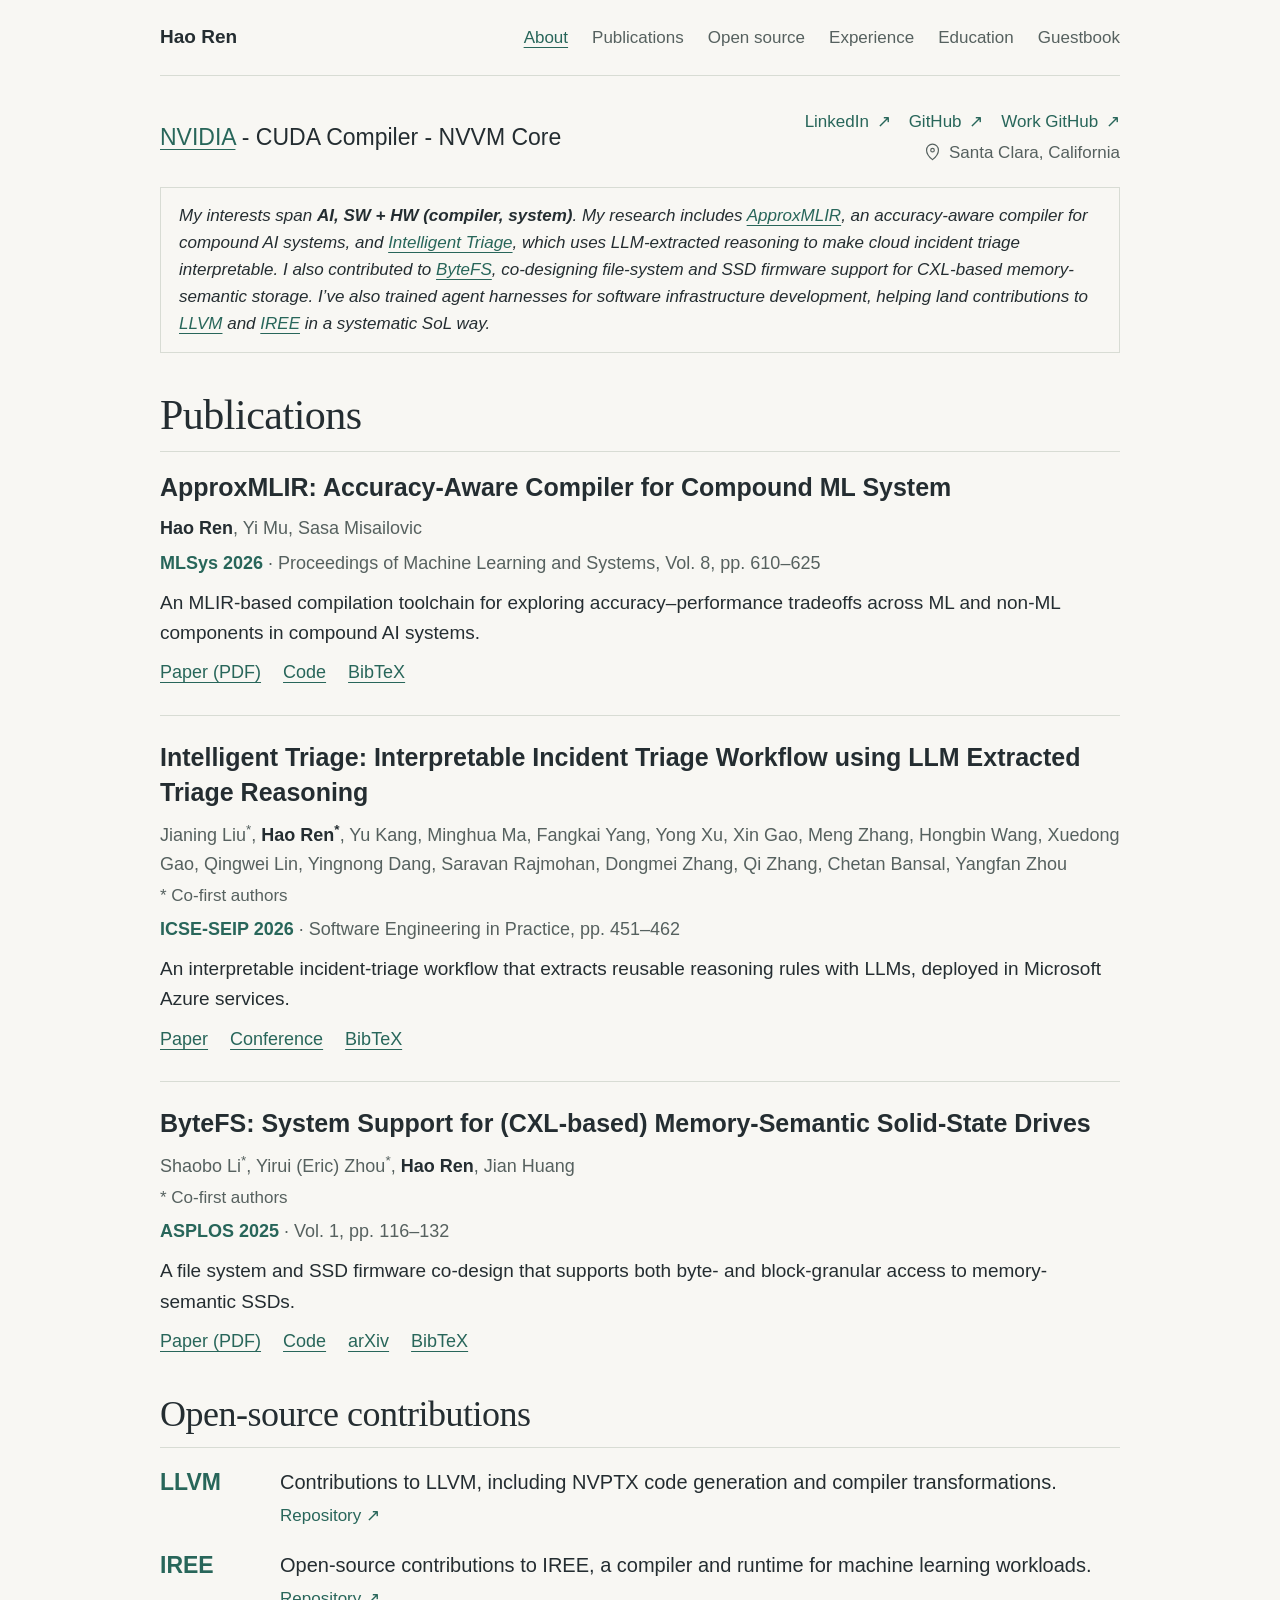
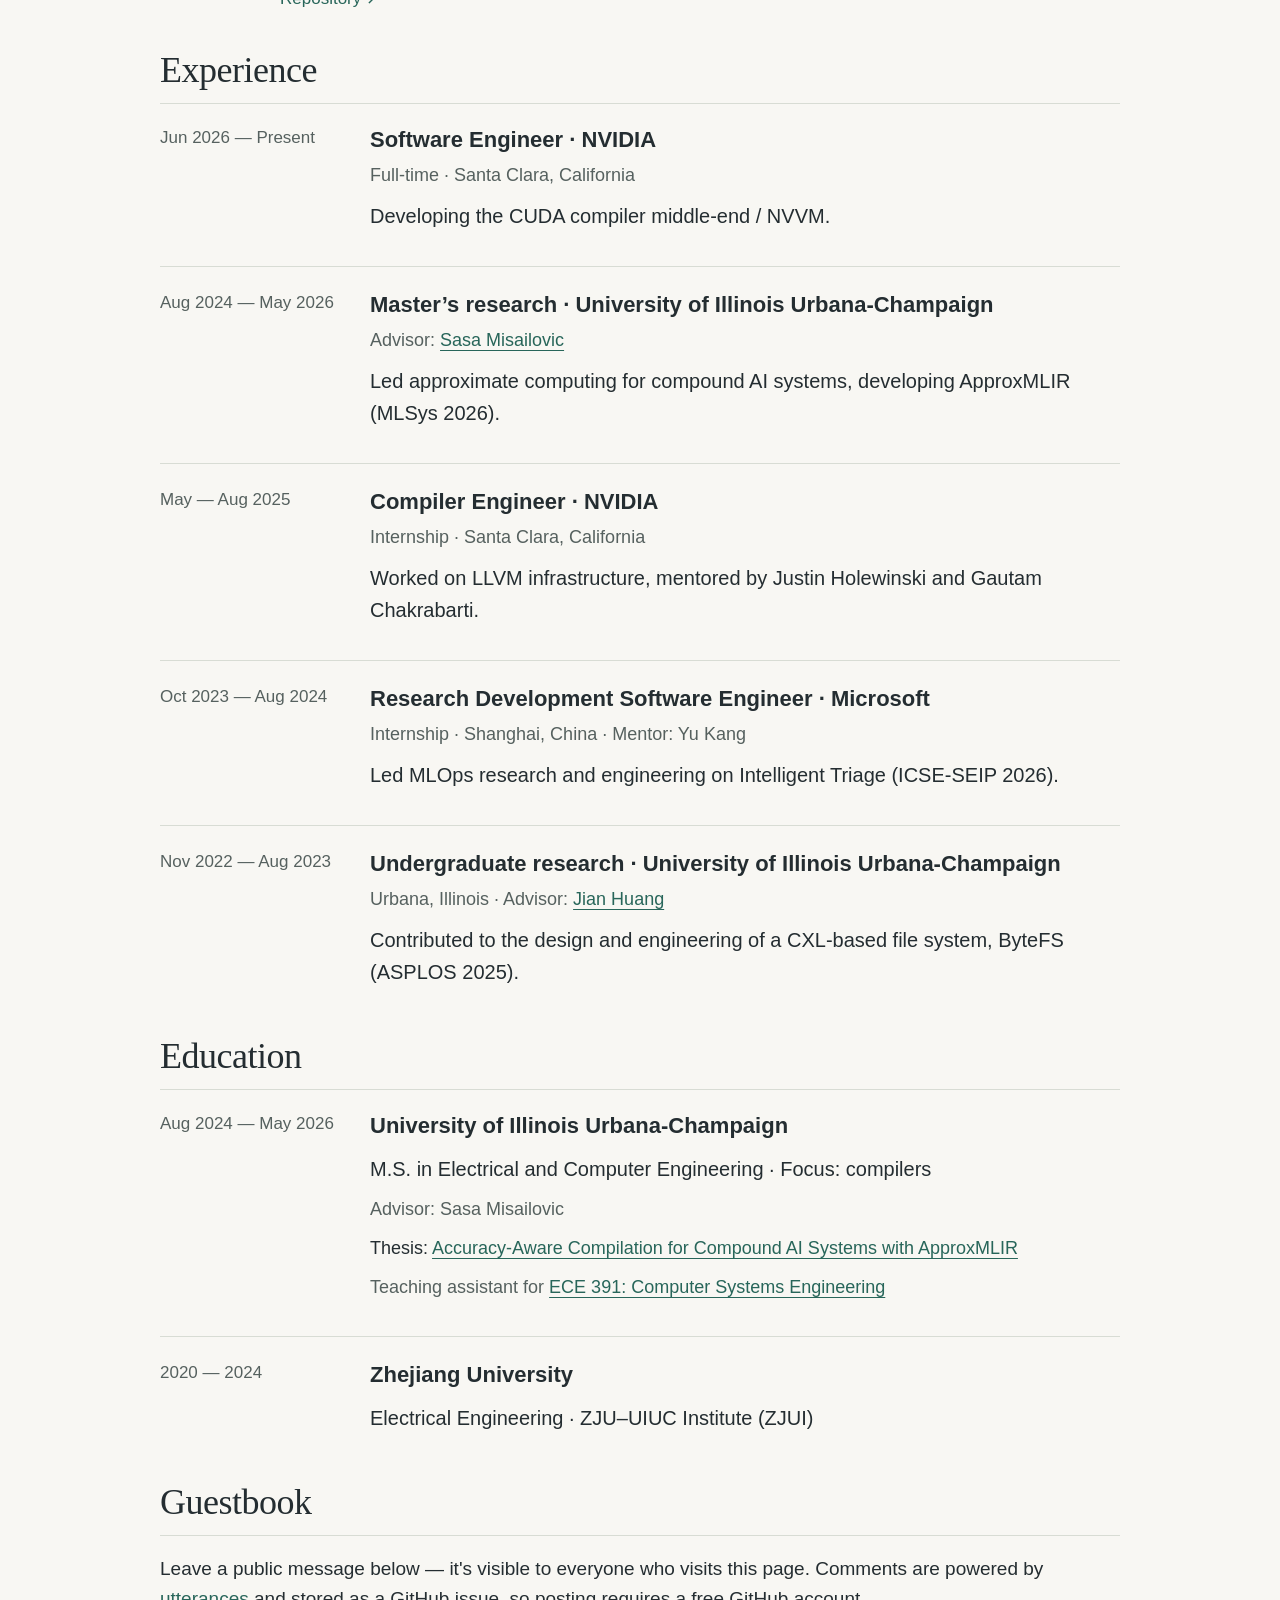
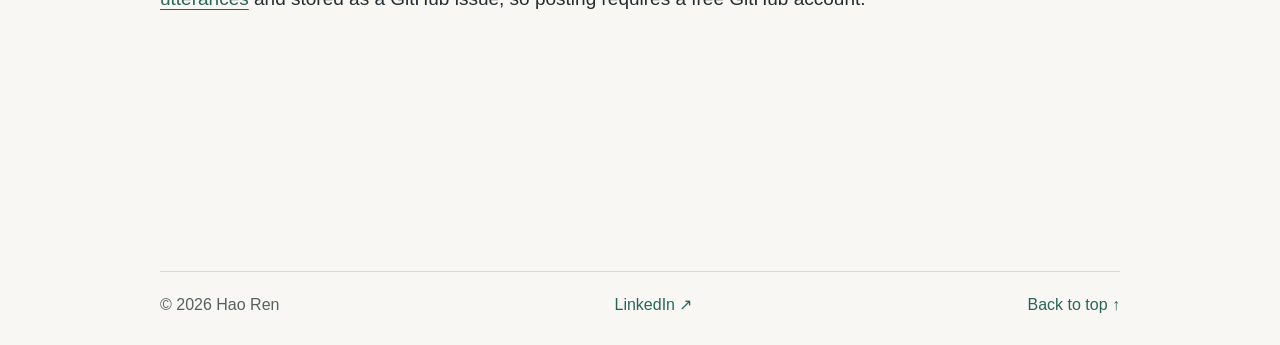
==== index.html @ 36237dba "Add public guestbook tab powered by utterances New "Guestbook" nav item and section embed a GitHub-i" ====
<!doctype html>
<html lang="en">
<head>
  <meta charset="utf-8">
  <meta name="viewport" content="width=device-width, initial-scale=1">
  <meta name="theme-color" content="#f8f7f3">
  <meta name="description" content="Hao Ren is a compiler engineer at NVIDIA working on NVVM and the CUDA compiler middle-end, with open-source contributions to LLVM and IREE.">
  <meta property="og:type" content="website">
  <meta property="og:title" content="Hao Ren · AI, SW + HW">
  <meta property="og:description" content="AI, software, and hardware — compilers and systems. Compiler engineer at NVIDIA in Santa Clara.">
  <meta property="og:url" content="https://smart-moomoo.github.io/">
  <title>Hao Ren · AI, SW + HW</title>
  <link rel="canonical" href="https://smart-moomoo.github.io/">
  <link rel="stylesheet" href="./styles.css">
</head>
<body>
  <a class="skip-link" href="#main">Skip to content</a>
  <div class="page">
    <header class="site-header">
      <a class="wordmark" id="name" href="#about" aria-label="Hao Ren, home">Hao Ren</a>
      <nav aria-label="Main navigation">
        <a href="#about">About</a>
        <a href="#publications">Publications</a>
        <a href="#open-source">Open source</a>
        <a href="#experience">Experience</a>
        <a href="#education">Education</a>
        <a href="#guestbook">Guestbook</a>
      </nav>
    </header>

    <main id="main">
      <section class="hero" id="about" aria-labelledby="name">
        <div class="hero-copy">
          <div class="profile-heading">
            <p class="role"><a href="https://www.nvidia.com/">NVIDIA</a> - CUDA Compiler - NVVM Core</p>
            <div class="profile-details">
              <div class="profile-links" aria-label="Online profiles">
                <a href="https://www.linkedin.com/in/hao-ren-b7b216244/">LinkedIn <span aria-hidden="true">↗</span></a>
                <a href="https://github.com/smart-moomoo">GitHub <span aria-hidden="true">↗</span></a>
                <a href="https://github.com/nvidia-moomoo">Work GitHub <span aria-hidden="true">↗</span></a>
              </div>
              <p class="location"><svg aria-hidden="true" width="14" height="16" viewBox="0 0 14 16" fill="none"><path d="M12 6c0 4-5 8-5 8S2 10 2 6a5 5 0 0 1 10 0Z" stroke="currentColor"/><circle cx="7" cy="6" r="1.5" stroke="currentColor"/></svg> Santa Clara, California</p>
            </div>
          </div>
          <p class="intro">My interests span <strong>AI, SW + HW (compiler, system)</strong>. My research includes <a href="#approxmlir-title">ApproxMLIR</a>, an accuracy-aware compiler for compound AI systems, and <a href="#triage-title">Intelligent Triage</a>, which uses LLM-extracted reasoning to make cloud incident triage interpretable. I also contributed to <a href="#bytefs-title">ByteFS</a>, co-designing file-system and SSD firmware support for CXL-based memory-semantic storage. I’ve also trained agent harnesses for software infrastructure development, helping land contributions to <a href="https://github.com/llvm/llvm-project">LLVM</a> and <a href="https://github.com/iree-org/iree">IREE</a> in a systematic SoL way.</p>
        </div>
      </section>

      <section class="content-section" id="publications" aria-labelledby="publications-title">
        <div class="section-heading"><h2 id="publications-title">Publications</h2></div>
        <ol class="publication-list">
          <li>
            <article aria-labelledby="approxmlir-title">
              <h3 id="approxmlir-title"><a href="https://proceedings.mlsys.org/paper_files/paper/2026/hash/bbd3e0e9913824bbc46e7e87b11461ae-Abstract-Conference.html">ApproxMLIR: Accuracy-Aware Compiler for Compound ML System</a></h3>
              <p class="publication-authors"><strong>Hao Ren</strong>, Yi Mu, Sasa Misailovic</p>
              <p class="publication-venue"><strong>MLSys 2026</strong> · Proceedings of Machine Learning and Systems, Vol. 8, pp. 610–625</p>
              <p class="publication-summary">An MLIR-based compilation toolchain for exploring accuracy–performance tradeoffs across ML and non-ML components in compound AI systems.</p>
              <div class="publication-links" aria-label="ApproxMLIR resources">
                <a href="https://proceedings.mlsys.org/paper_files/paper/2026/file/bbd3e0e9913824bbc46e7e87b11461ae-Paper-Conference.pdf">Paper (PDF)</a>
                <a href="https://github.com/uiuc-arc/approxMLIR">Code</a>
                <a href="./citations/approxmlir.bib" download>BibTeX</a>
              </div>
            </article>
          </li>
          <li>
            <article aria-labelledby="triage-title">
              <h3 id="triage-title"><a href="https://doi.org/10.1145/3786583.3786887">Intelligent Triage: Interpretable Incident Triage Workflow using LLM Extracted Triage Reasoning</a></h3>
              <p class="publication-authors">Jianing Liu<sup>*</sup>, <strong>Hao Ren<sup>*</sup></strong>, Yu Kang, Minghua Ma, Fangkai Yang, Yong Xu, Xin Gao, Meng Zhang, Hongbin Wang, Xuedong Gao, Qingwei Lin, Yingnong Dang, Saravan Rajmohan, Dongmei Zhang, Qi Zhang, Chetan Bansal, Yangfan Zhou</p>
              <p class="publication-note">* Co-first authors</p>
              <p class="publication-venue"><strong>ICSE-SEIP 2026</strong> · Software Engineering in Practice, pp. 451–462</p>
              <p class="publication-summary">An interpretable incident-triage workflow that extracts reusable reasoning rules with LLMs, deployed in Microsoft Azure services.</p>
              <div class="publication-links" aria-label="Intelligent Triage resources">
                <a href="https://doi.org/10.1145/3786583.3786887">Paper</a>
                <a href="https://conf.researchr.org/details/icse-2026/icse-2026-software-engineering-in-practice/34/Intelligent-Triage-Interpretable-Incident-Triage-Workflow-using-LLM-Extracted-Triage">Conference</a>
                <a href="./citations/intelligent-triage.bib" download>BibTeX</a>
              </div>
            </article>
          </li>
          <li>
            <article aria-labelledby="bytefs-title">
              <h3 id="bytefs-title"><a href="https://doi.org/10.1145/3669940.3707250">ByteFS: System Support for (CXL-based) Memory-Semantic Solid-State Drives</a></h3>
              <p class="publication-authors">Shaobo Li<sup>*</sup>, Yirui (Eric) Zhou<sup>*</sup>, <strong>Hao Ren</strong>, Jian Huang</p>
              <p class="publication-note">* Co-first authors</p>
              <p class="publication-venue"><strong>ASPLOS 2025</strong> · Vol. 1, pp. 116–132</p>
              <p class="publication-summary">A file system and SSD firmware co-design that supports both byte- and block-granular access to memory-semantic SSDs.</p>
              <div class="publication-links" aria-label="ByteFS resources">
                <a href="https://platformxlab.github.io/papers/bytefs-asplos25.pdf">Paper (PDF)</a>
                <a href="https://github.com/platformxlab/bytefs">Code</a>
                <a href="https://arxiv.org/abs/2501.04993">arXiv</a>
                <a href="./citations/bytefs.bib" download>BibTeX</a>
              </div>
            </article>
          </li>
        </ol>
      </section>

      <section class="content-section" id="open-source" aria-labelledby="opensource-title">
        <div class="section-heading"><h2 id="opensource-title">Open-source contributions</h2></div>
        <div class="project-grid">
          <article class="project"><h3><a href="https://github.com/llvm/llvm-project">LLVM</a></h3><p>Contributions to LLVM, including NVPTX code generation and compiler transformations.</p><div class="project-footer"><a href="https://github.com/llvm/llvm-project">Repository <span aria-hidden="true">↗</span></a></div></article>
          <article class="project"><h3><a href="https://github.com/iree-org/iree">IREE</a></h3><p>Open-source contributions to IREE, a compiler and runtime for machine learning workloads.</p><div class="project-footer"><a href="https://github.com/iree-org/iree">Repository <span aria-hidden="true">↗</span></a></div></article>
        </div>
      </section>

      <section class="content-section" id="experience" aria-labelledby="experience-title">
        <div class="section-heading"><h2 id="experience-title">Experience</h2></div>
        <div class="timeline-row">
          <div class="time-label">Jun 2026 — Present</div>
          <div class="timeline-content">
            <h3>Software Engineer · NVIDIA</h3>
            <p class="item-meta">Full-time · Santa Clara, California</p>
            <p>Developing the CUDA compiler middle-end / NVVM.</p>
          </div>
        </div>
        <div class="timeline-row">
          <div class="time-label">Aug 2024 — May 2026</div>
          <div class="timeline-content">
            <h3>Master’s research · University of Illinois Urbana-Champaign</h3>
            <p class="item-meta">Advisor: <a href="https://misailo.cs.illinois.edu/">Sasa Misailovic</a></p>
            <p>Led approximate computing for compound AI systems, developing ApproxMLIR (MLSys 2026).</p>
          </div>
        </div>
        <div class="timeline-row">
          <div class="time-label">May — Aug 2025</div>
          <div class="timeline-content">
            <h3>Compiler Engineer · NVIDIA</h3>
            <p class="item-meta">Internship · Santa Clara, California</p>
            <p>Worked on LLVM infrastructure, mentored by Justin Holewinski and Gautam Chakrabarti.</p>
          </div>
        </div>
        <div class="timeline-row">
          <div class="time-label">Oct 2023 — Aug 2024</div>
          <div class="timeline-content">
            <h3>Research Development Software Engineer · Microsoft</h3>
            <p class="item-meta">Internship · Shanghai, China · Mentor: Yu Kang</p>
            <p>Led MLOps research and engineering on Intelligent Triage (ICSE-SEIP 2026).</p>
          </div>
        </div>
        <div class="timeline-row">
          <div class="time-label">Nov 2022 — Aug 2023</div>
          <div class="timeline-content">
            <h3>Undergraduate research · University of Illinois Urbana-Champaign</h3>
            <p class="item-meta">Urbana, Illinois · Advisor: <a href="https://platformxlab.github.io/">Jian Huang</a></p>
            <p>Contributed to the design and engineering of a CXL-based file system, ByteFS (ASPLOS 2025).</p>
          </div>
        </div>
      </section>

      <section class="content-section" id="education" aria-labelledby="education-title">
        <div class="section-heading"><h2 id="education-title">Education</h2></div>
        <div class="timeline-row">
          <div class="time-label">Aug 2024 — May 2026</div>
          <div class="timeline-content">
            <h3>University of Illinois Urbana-Champaign</h3>
            <p>M.S. in Electrical and Computer Engineering · Focus: compilers</p>
            <p class="item-meta">Advisor: Sasa Misailovic</p>
            <p class="thesis">Thesis: <a href="https://misailo.cs.illinois.edu/papers/hao-ren-thesis.pdf">Accuracy-Aware Compilation for Compound AI Systems with ApproxMLIR</a></p>
            <p class="item-meta">Teaching assistant for <a href="https://courses.grainger.illinois.edu/ece391/fa2024/overview.html">ECE 391: Computer Systems Engineering</a></p>
          </div>
        </div>
        <div class="timeline-row">
          <div class="time-label">2020 — 2024</div>
          <div class="timeline-content">
            <h3>Zhejiang University</h3>
            <p>Electrical Engineering · ZJU–UIUC Institute (ZJUI)</p>
          </div>
        </div>
      </section>

      <section class="content-section" id="guestbook" aria-labelledby="guestbook-title">
        <div class="section-heading"><h2 id="guestbook-title">Guestbook</h2></div>
        <p class="guestbook-intro">Leave a public message below — it's visible to everyone who visits this page. Comments are powered by <a href="https://github.com/utterance/utterances">utterances</a> and stored as a GitHub issue, so posting requires a free GitHub account.</p>
        <div class="guestbook-embed">
          <script src="https://utteranc.es/client.js"
                  repo="smart-moomoo/smart-moomoo.github.io"
                  issue-term="guestbook"
                  label="guestbook"
                  theme="github-light"
                  crossorigin="anonymous"
                  async>
          </script>
        </div>
      </section>
    </main>
    <footer><span>© <span id="year">2026</span> Hao Ren</span><a href="https://www.linkedin.com/in/hao-ren-b7b216244/">LinkedIn ↗</a><a href="#about">Back to top <span aria-hidden="true">↑</span></a></footer>
  </div>
  <script src="./script.js" defer></script>
</body>
</html>
---- styles.css ----
@charset "UTF-8";

:root {
  color-scheme: light;
  --paper: #f8f7f3;
  --ink: #242d31;
  --muted: #56615f;
  --accent: #28665a;
  --line: #d8dcd4;
  --serif: Georgia, "Times New Roman", serif;
  --sans: -apple-system, BlinkMacSystemFont, "Segoe UI", sans-serif;
}

* { box-sizing: border-box; }
html { scroll-behavior: smooth; scroll-padding-top: 24px; }
body {
  margin: 0;
  background: var(--paper);
  color: var(--ink);
  font-family: var(--sans);
  font-size: 20px;
  line-height: 1.6;
  -webkit-font-smoothing: antialiased;
}
::selection { background: #d4e5db; color: #183f36; }
a { color: var(--accent); text-decoration-thickness: 1px; text-underline-offset: 4px; }
a:hover { text-decoration: underline; }
a:focus-visible { outline: 2px solid var(--accent); outline-offset: 5px; border-radius: 2px; }
.page { max-width: 1040px; margin: auto; padding: 0 40px; }
.skip-link { position: absolute; left: 20px; top: -100px; padding: 8px 15px; background: var(--ink); color: white; z-index: 10; }
.skip-link:focus { top: 12px; }

.site-header { display: flex; justify-content: space-between; align-items: center; flex-wrap: wrap; gap: 16px 28px; padding: 20px 0; border-bottom: 1px solid var(--line); }
.wordmark { display: flex; gap: 12px; align-items: center; color: var(--ink); text-decoration: none; font-weight: 600; font-size: 19px; }
nav { display: flex; flex-wrap: wrap; gap: 8px 24px; font-size: 17px; }
nav a { color: var(--muted); text-decoration: none; padding: 4px 0; }
nav a[aria-current="location"] { color: var(--accent); text-decoration: underline; }

.hero { padding: 32px 0 0; }
.research-tag { font-size: 21px; color: var(--accent); margin: 0 0 10px; }
h1 { font: 400 68px/1.1 var(--serif); letter-spacing: -2px; margin: 0 0 12px; }
.name-period { color: var(--accent); }
.profile-heading { display: flex; flex-wrap: wrap; justify-content: space-between; align-items: center; gap: 12px 24px; margin-bottom: 20px; }
.role { flex: 1 1 440px; font-size: 23px; margin: 0; }
.profile-details { display: grid; gap: 4px; }
.intro {
  margin: 0 0 12px;
  padding: 14px 18px;
  border: 1px solid var(--line);
  font-size: 17px;
  font-style: italic;
  line-height: 1.6;
}
.profile-links { display: flex; gap: 8px 18px; flex-wrap: wrap; margin: 0; font-size: 17px; }
.profile-links a { text-decoration: none; }
.profile-links a:hover { text-decoration: underline; }
.profile-links span { margin-left: 3px; }
.location { display: flex; justify-content: flex-end; align-items: center; gap: 8px; color: var(--muted); font-size: 17px; margin: 0; }
.location svg { width: 17px; height: 19px; flex-shrink: 0; }

.content-section { margin-top: 36px; }
.section-heading { border-bottom: 1px solid var(--line); padding-bottom: 10px; margin-bottom: 18px; }
h2 { font: 400 36px/1.25 var(--serif); letter-spacing: -.5px; margin: 0; }
#publications h2 { font-size: 42px; }
.publication-list { margin: 0; padding: 0; list-style: none; }
.publication-list li + li { margin-top: 28px; padding-top: 24px; border-top: 1px solid var(--line); }
.publication-list h3 { font-size: 25px; line-height: 1.4; font-weight: 600; margin: 0; }
.publication-list h3 a { color: var(--ink); text-decoration: none; }
.publication-list h3 a:hover { color: var(--accent); text-decoration: underline; }
.publication-authors { font-size: 18px; color: var(--muted); margin: 9px 0 0; }
.publication-authors strong { color: var(--ink); }
.publication-note { font-size: 17px; color: var(--muted); margin: 3px 0 0; }
.publication-authors sup { font-size: .75em; }
.publication-venue { font-size: 18px; color: var(--muted); margin: 6px 0 0; }
.publication-venue strong { color: var(--accent); }
.publication-summary { font-size: 19px; margin: 10px 0 0; }
.publication-links { display: flex; flex-wrap: wrap; gap: 8px 22px; font-size: 18px; margin-top: 10px; }

.project-grid { display: grid; gap: 20px; }
.project { display: grid; grid-template-columns: 100px minmax(0, 1fr); gap: 4px 20px; }
.project h3 { grid-row: 1 / 3; font-size: 23px; line-height: 1.45; margin: 0; }
.project h3 a { text-decoration: none; }
.project p { font-size: 20px; margin: 0; }
.project-footer { grid-column: 2; font-size: 17px; }
.project-footer a { text-decoration: none; }

.timeline-row { display: grid; grid-template-columns: 190px minmax(0, 1fr); gap: 20px; }
.timeline-row + .timeline-row { margin-top: 24px; padding-top: 20px; border-top: 1px solid var(--line); }
.time-label { color: var(--muted); font-size: 17px; padding-top: 2px; display: flex; gap: 8px; align-items: baseline; }
.status-dot { display: inline-block; width: 7px; height: 7px; border-radius: 50%; background: var(--accent); flex-shrink: 0; }
.timeline-content h3 { font-size: 22px; font-weight: 600; margin: 0 0 4px; }
.at { font-weight: 400; }
.timeline-content p { margin: 10px 0; }
.timeline-content .item-meta { color: var(--muted); font-size: 18px; margin: 0 0 10px; }
.timeline-content .thesis { font-size: 18px; }
.text-link { display: inline-block; font-size: 17px; text-decoration: none; }
.guestbook-intro { font-size: 19px; margin: 0 0 20px; }
.guestbook-embed { min-height: 200px; }
.guestbook-embed iframe { max-width: 100%; }
footer { border-top: 1px solid var(--line); margin-top: 36px; padding: 20px 0 28px; display: flex; flex-wrap: wrap; justify-content: space-between; gap: 10px 24px; font-size: 16px; color: var(--muted); }
footer a { text-decoration: none; }

@media (max-width: 760px) {
  .page { padding: 0 24px; }
  .site-header { gap: 12px; }
  nav { width: 100%; gap: 8px 20px; }
  .hero { padding-top: 24px; }
  .profile-heading { align-items: flex-start; }
  .location { justify-content: flex-start; }
  h1 { font-size: 60px; }
  h2 { font-size: 33px; }
  #publications h2 { font-size: 38px; }
  .timeline-row { grid-template-columns: 1fr; gap: 6px; }
}

@media (max-width: 480px) {
  .page { padding: 0 20px; }
  body { font-size: 19px; }
  nav { gap: 6px 18px; }
  .research-tag { font-size: 19px; }
  h1 { font-size: 56px; }
  .role { font-size: 21px; }
  .profile-links { gap: 8px 20px; }
  .content-section { margin-top: 30px; }
  .publication-list h3 { font-size: 23px; }
  .project { grid-template-columns: 1fr; gap: 6px; }
  .project h3 { grid-row: auto; }
  .project p { font-size: 19px; }
  .project-footer { grid-column: 1; }
}

@media (prefers-reduced-motion: reduce) { html { scroll-behavior: auto; } }
@media print {
  body { background: white; font-size: 12pt; }
  .page { max-width: none; padding: 0; }
  .site-header, footer, .skip-link { display: none; }
  .hero { padding: 0; }
  h1 { font-size: 36pt; }
  .content-section { margin-top: 24px; }
  .project, .timeline-row, .change-row { break-inside: avoid; }
  a { color: inherit; text-decoration: none; }
}
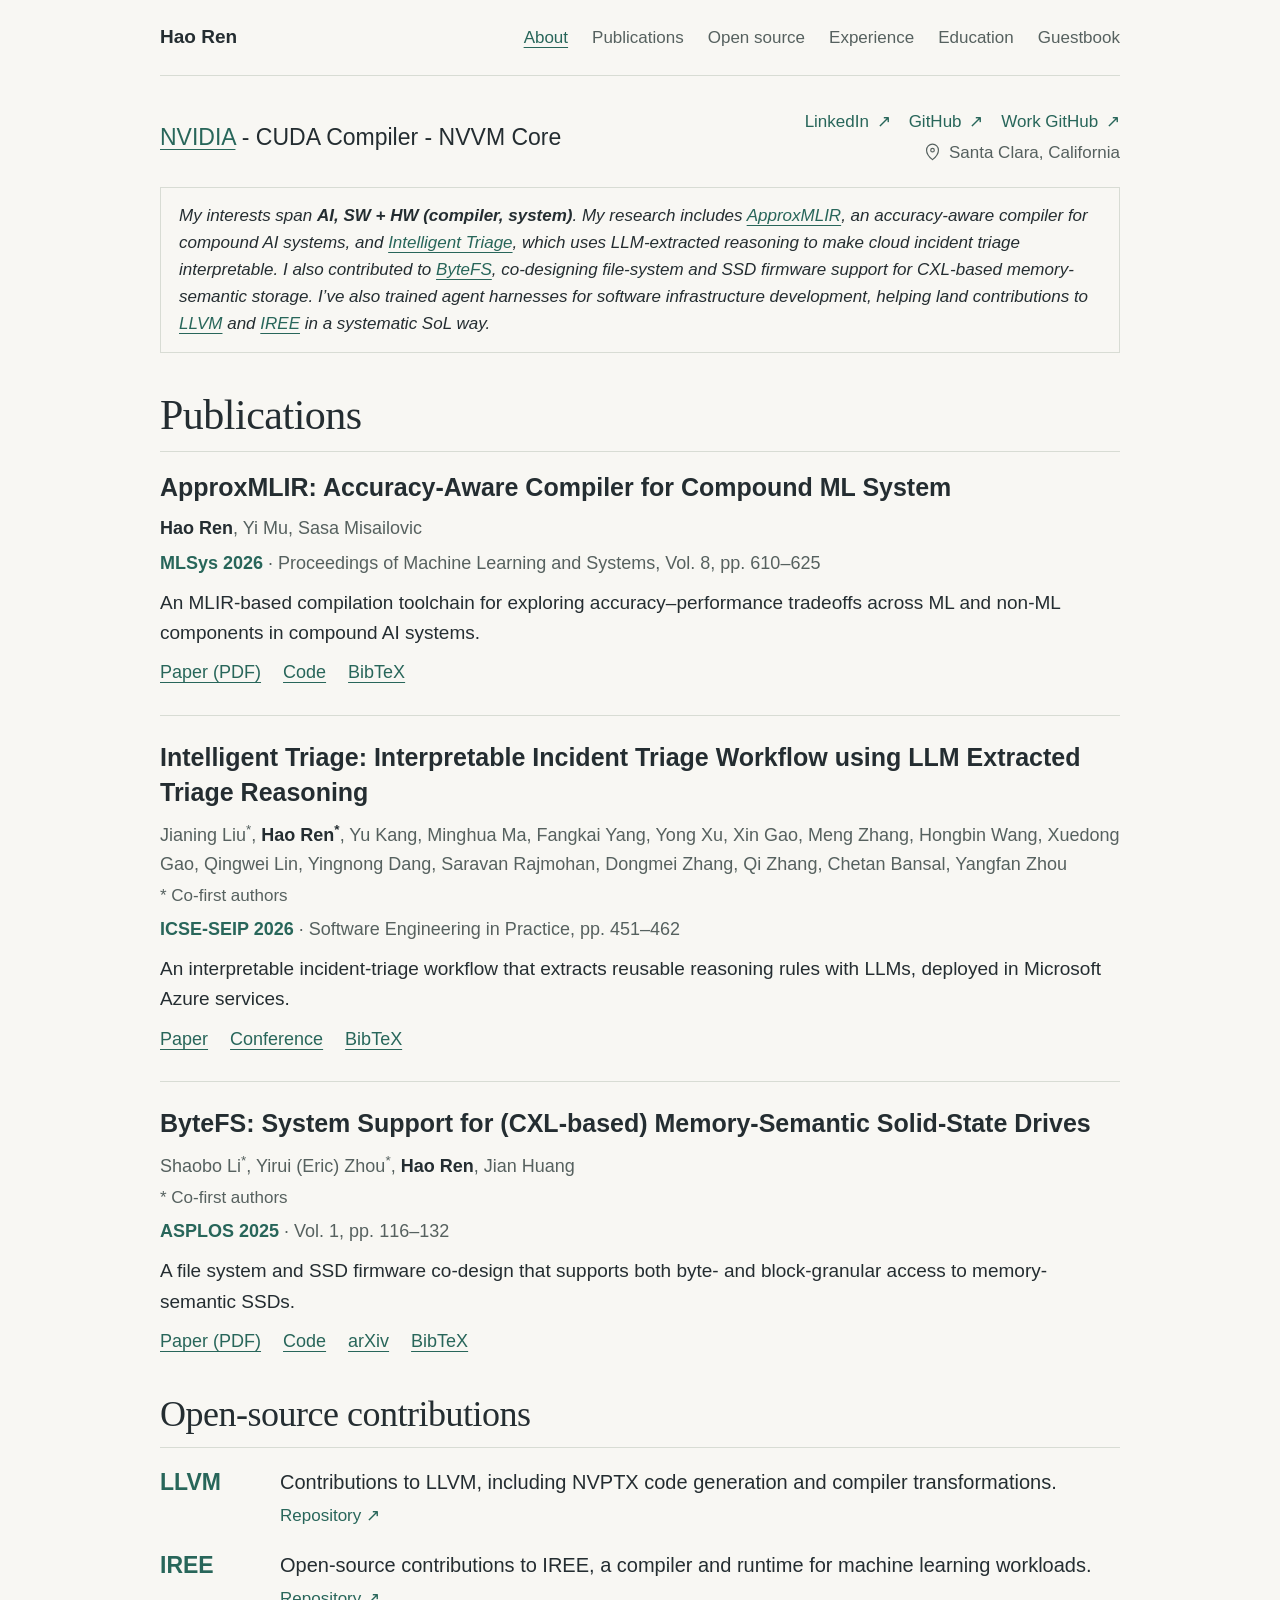
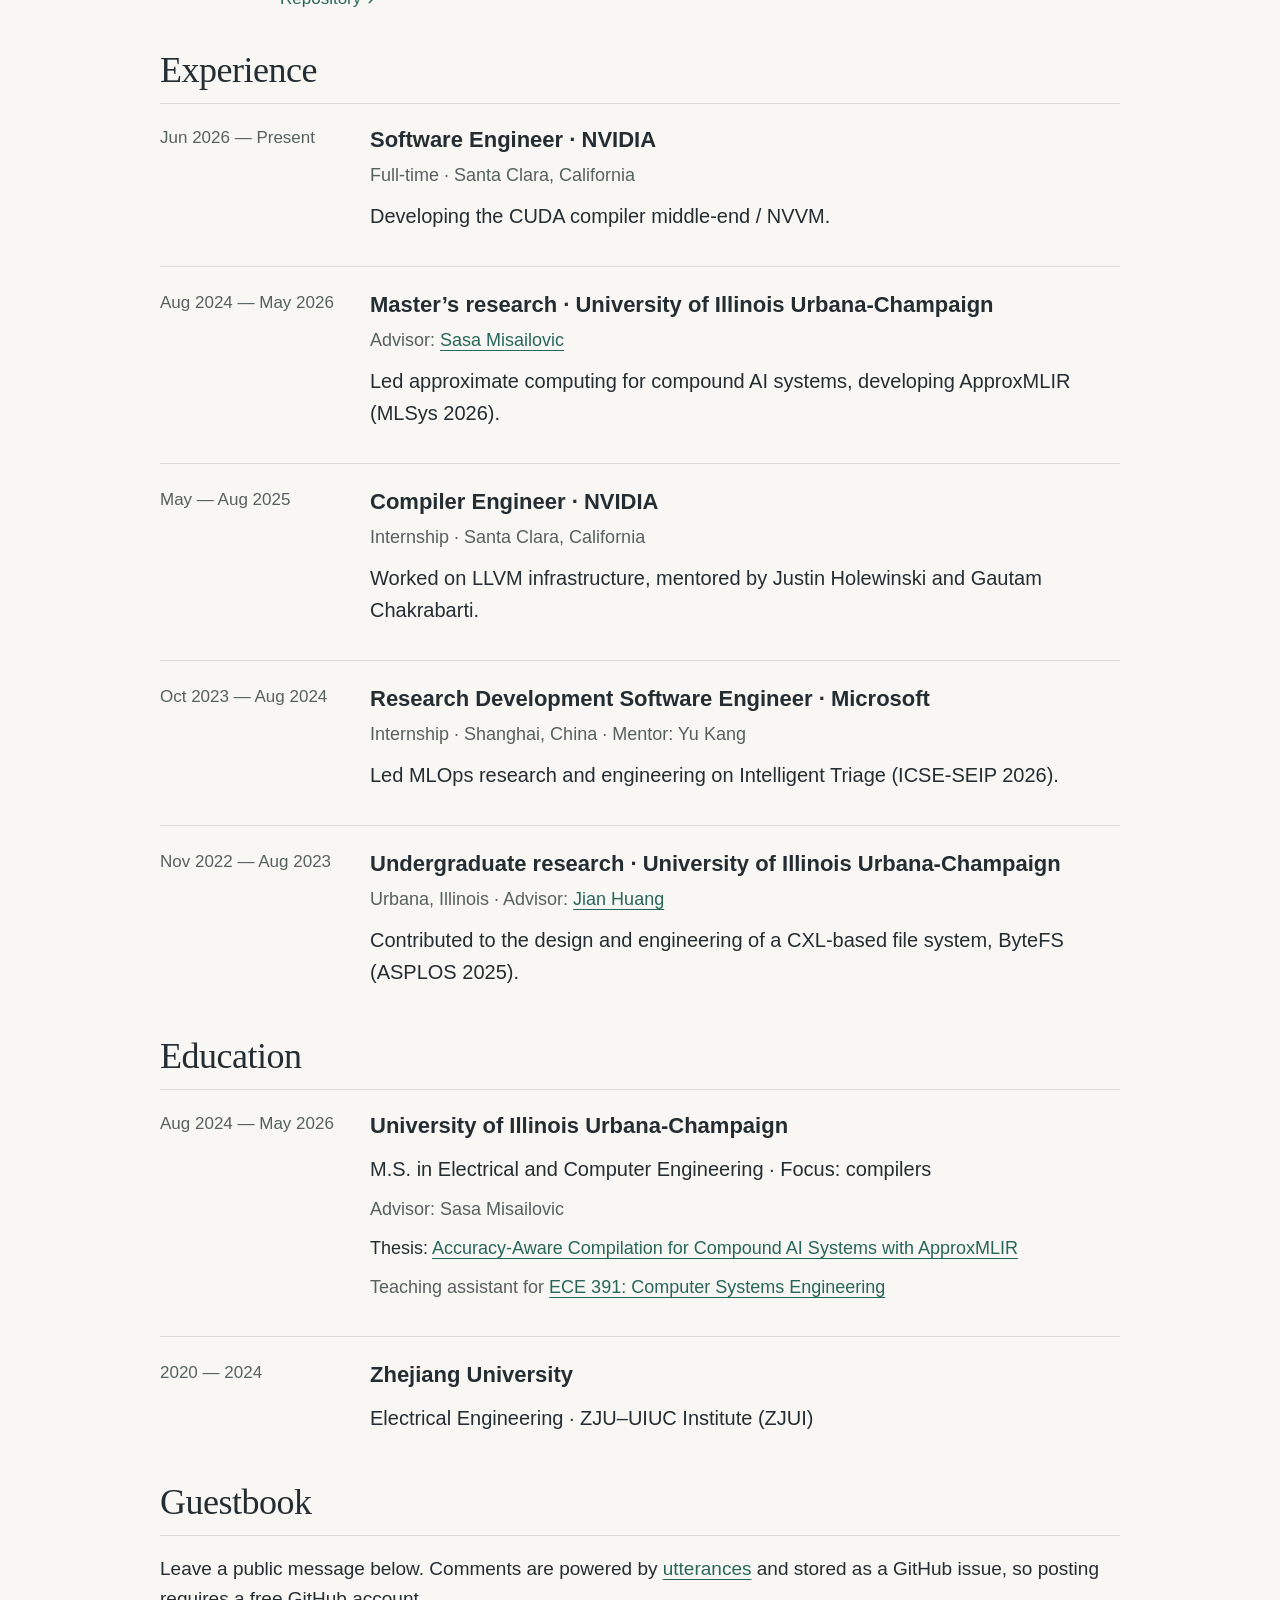
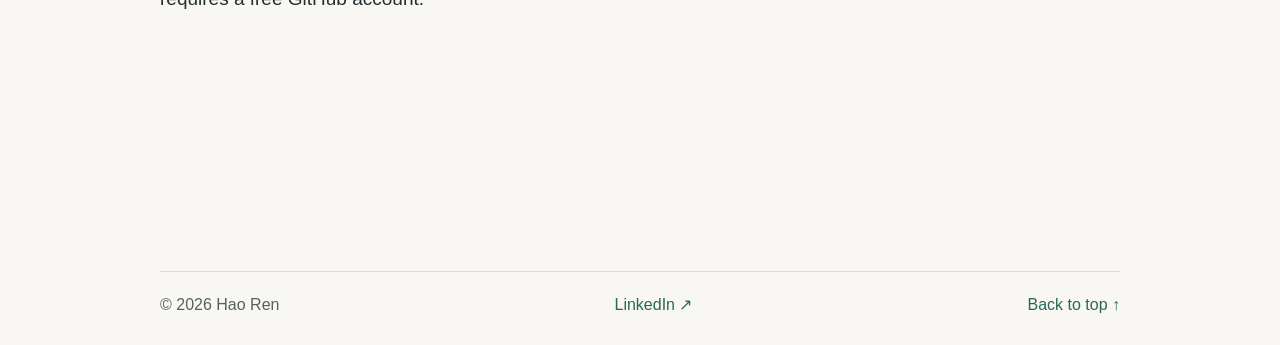
==== commit c766540a: "Trim guestbook intro copy Co-Authored-By: Claude Fable 5.1 <noreply@anthropic.com>" ====
--- a/index.html
+++ b/index.html
@@ -169,7 +169,7 @@
 
       <section class="content-section" id="guestbook" aria-labelledby="guestbook-title">
         <div class="section-heading"><h2 id="guestbook-title">Guestbook</h2></div>
-        <p class="guestbook-intro">Leave a public message below — it's visible to everyone who visits this page. Comments are powered by <a href="https://github.com/utterance/utterances">utterances</a> and stored as a GitHub issue, so posting requires a free GitHub account.</p>
+        <p class="guestbook-intro">Leave a public message below. Comments are powered by <a href="https://github.com/utterance/utterances">utterances</a> and stored as a GitHub issue, so posting requires a free GitHub account.</p>
         <div class="guestbook-embed">
           <script src="https://utteranc.es/client.js"
                   repo="smart-moomoo/smart-moomoo.github.io"
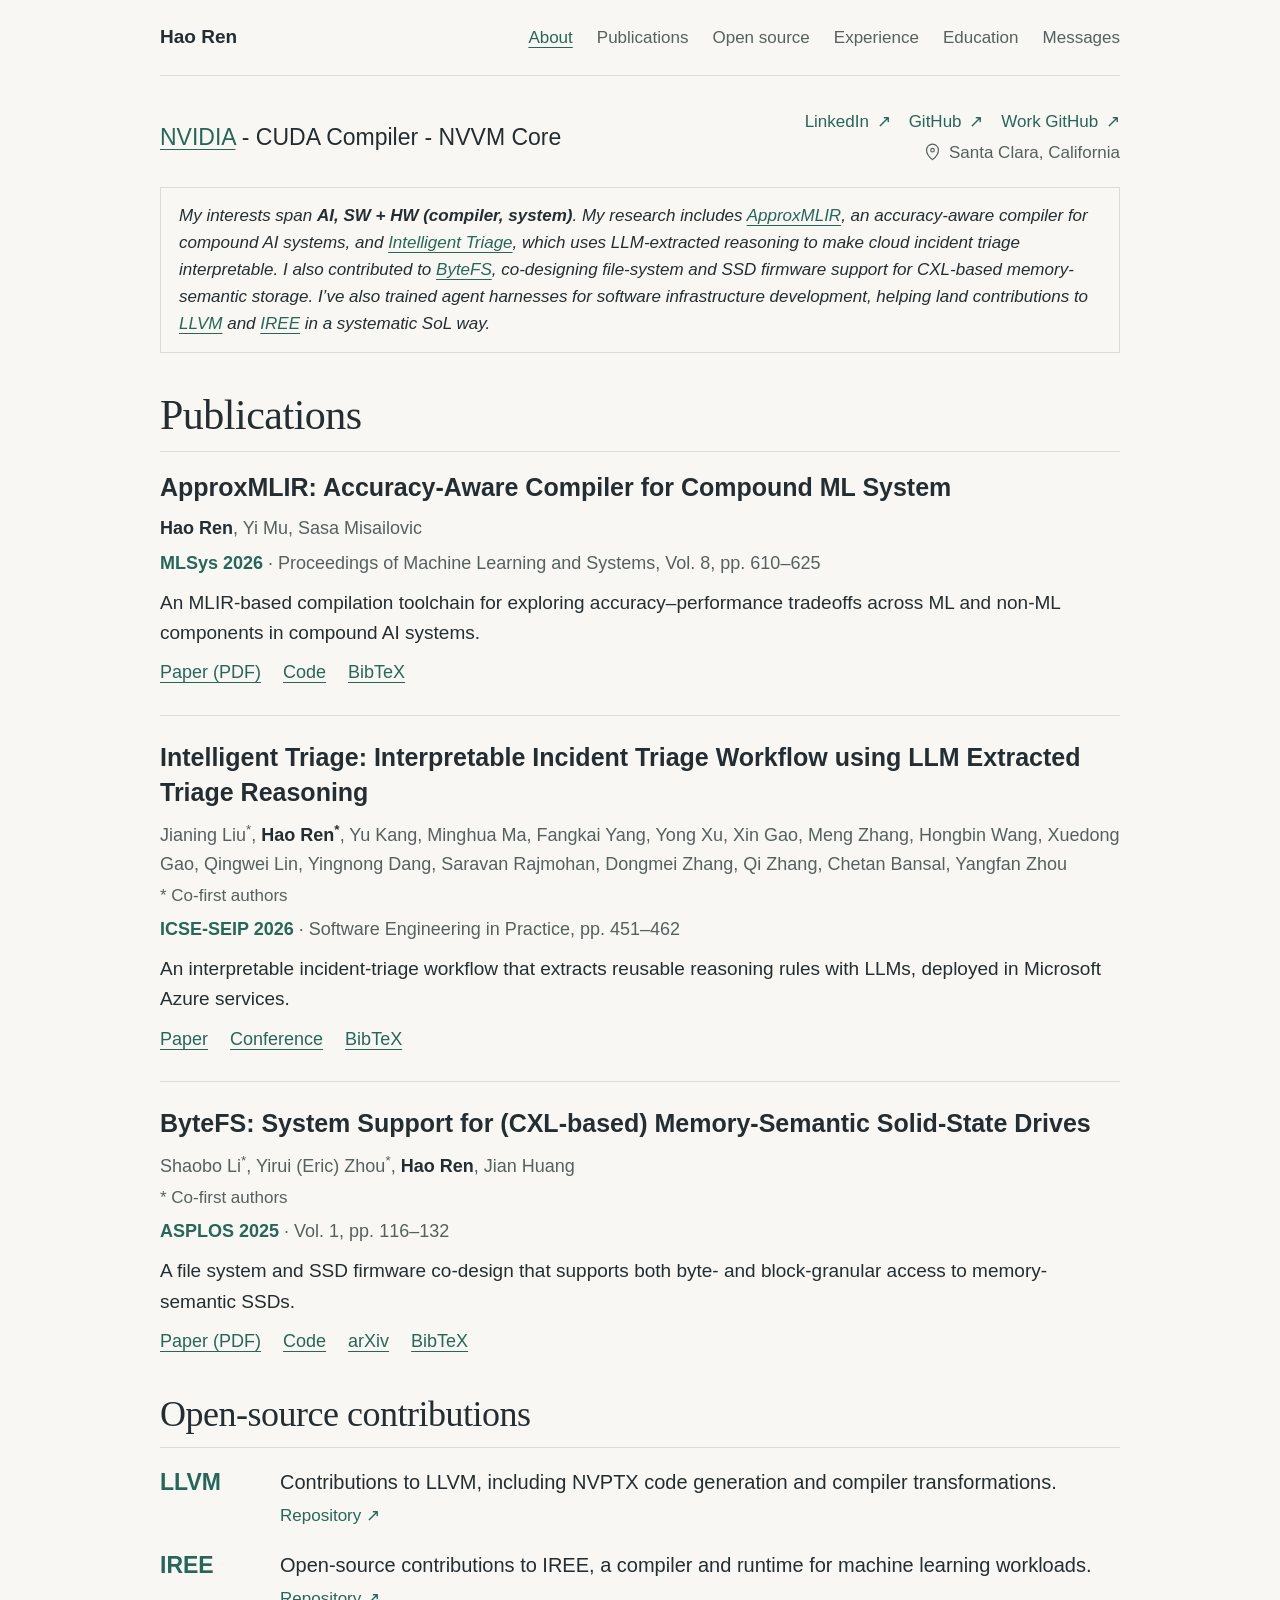
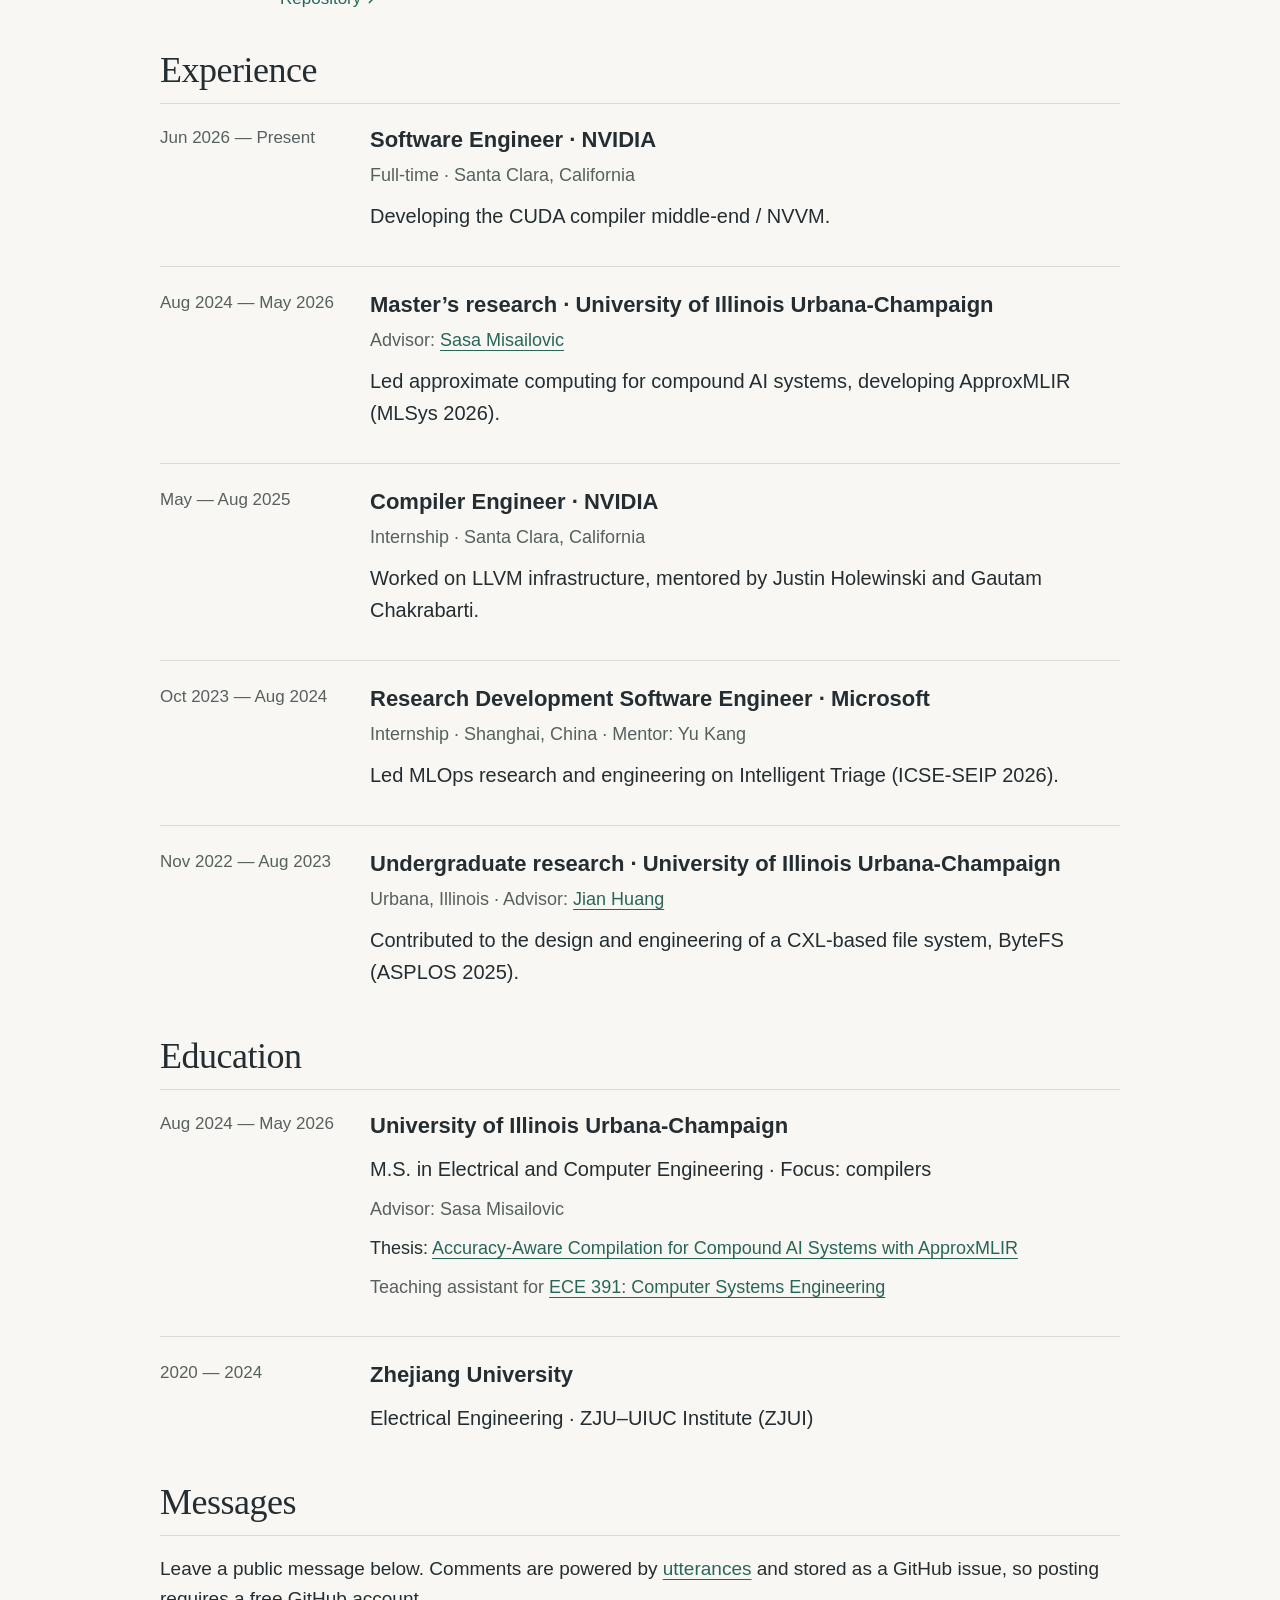
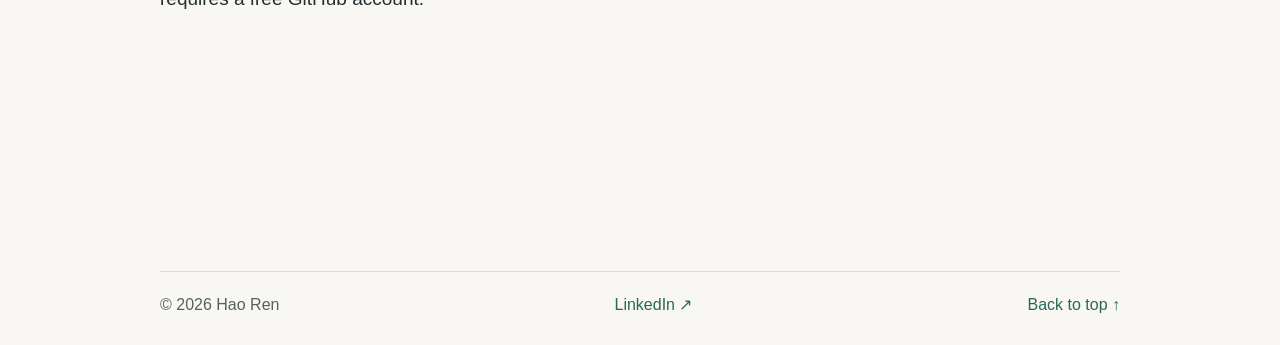
==== commit cdb8bac7: "Rename Guestbook tab to Messages Kept the underlying section id, issue-term, and label as "guestbook" ====
--- a/index.html
+++ b/index.html
@@ -24,7 +24,7 @@
         <a href="#open-source">Open source</a>
         <a href="#experience">Experience</a>
         <a href="#education">Education</a>
-        <a href="#guestbook">Guestbook</a>
+        <a href="#guestbook">Messages</a>
       </nav>
     </header>
 
@@ -168,7 +168,7 @@
       </section>
 
       <section class="content-section" id="guestbook" aria-labelledby="guestbook-title">
-        <div class="section-heading"><h2 id="guestbook-title">Guestbook</h2></div>
+        <div class="section-heading"><h2 id="guestbook-title">Messages</h2></div>
         <p class="guestbook-intro">Leave a public message below. Comments are powered by <a href="https://github.com/utterance/utterances">utterances</a> and stored as a GitHub issue, so posting requires a free GitHub account.</p>
         <div class="guestbook-embed">
           <script src="https://utteranc.es/client.js"
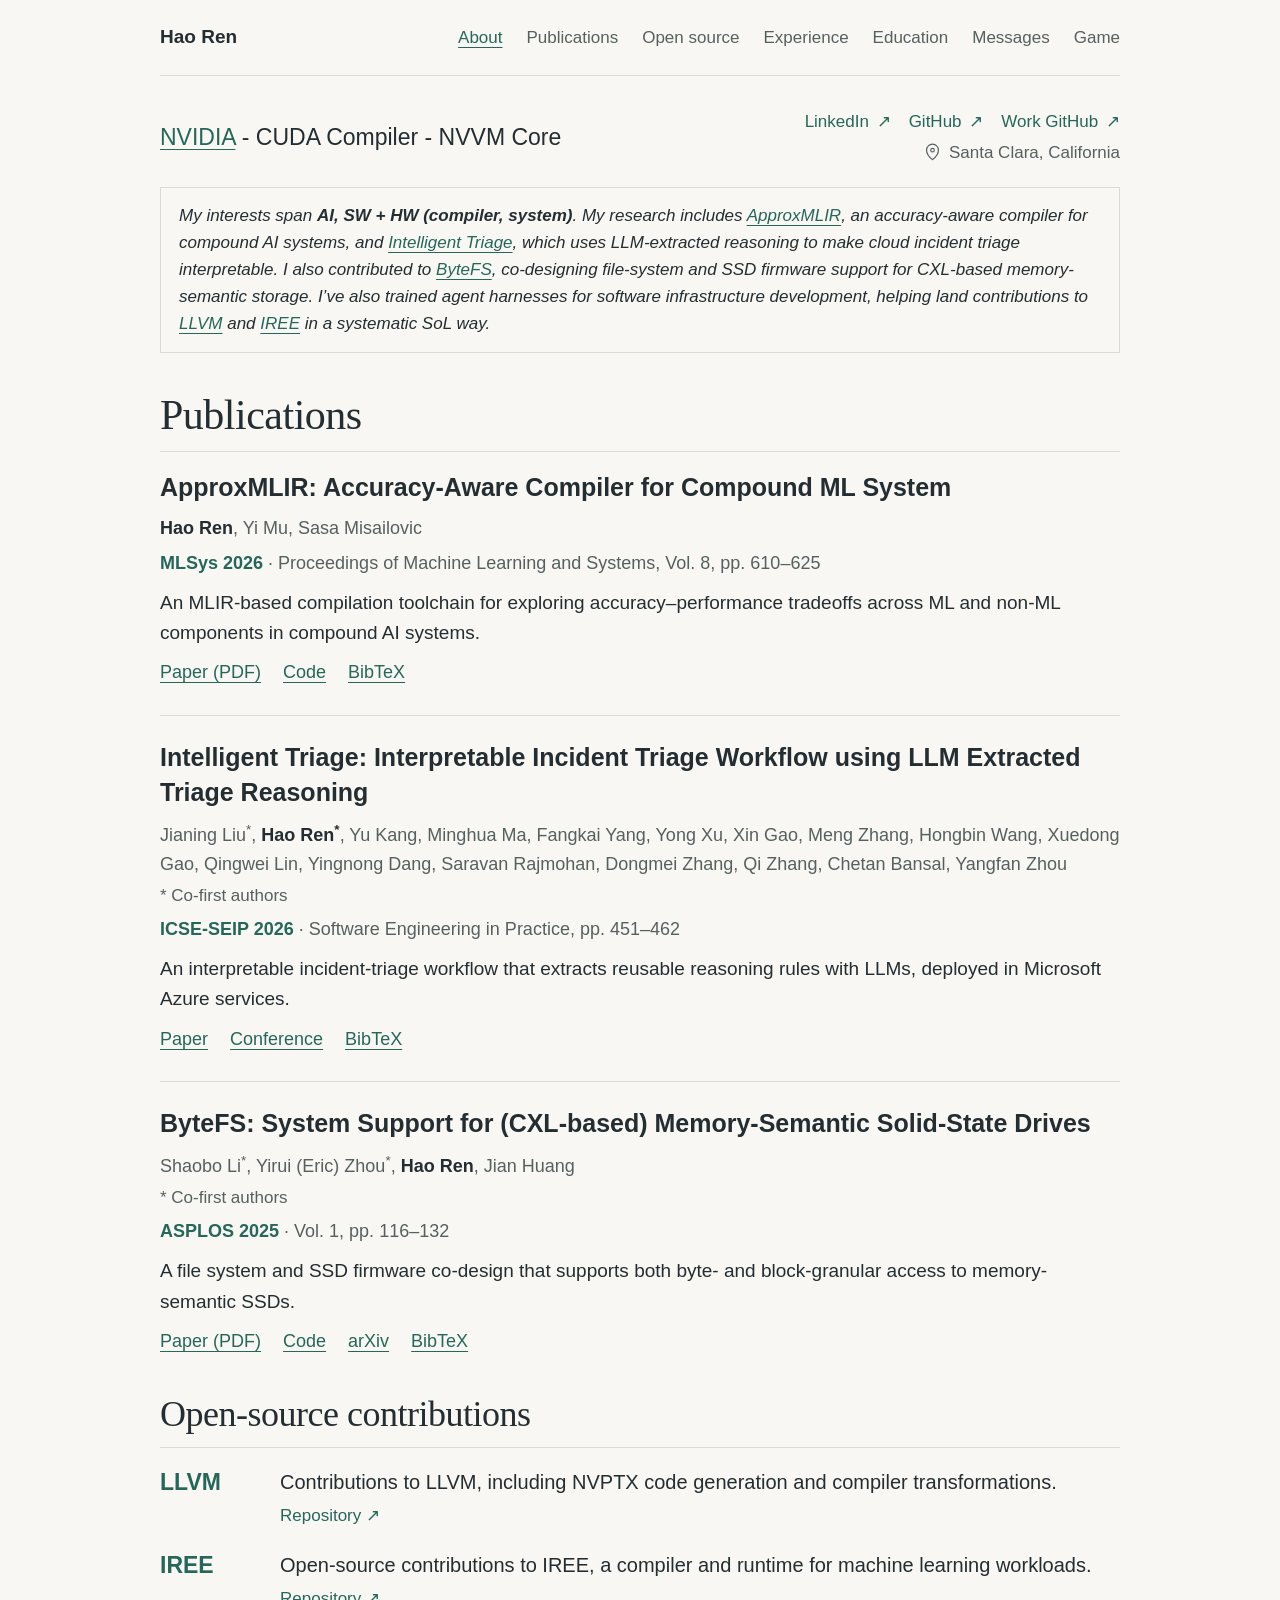
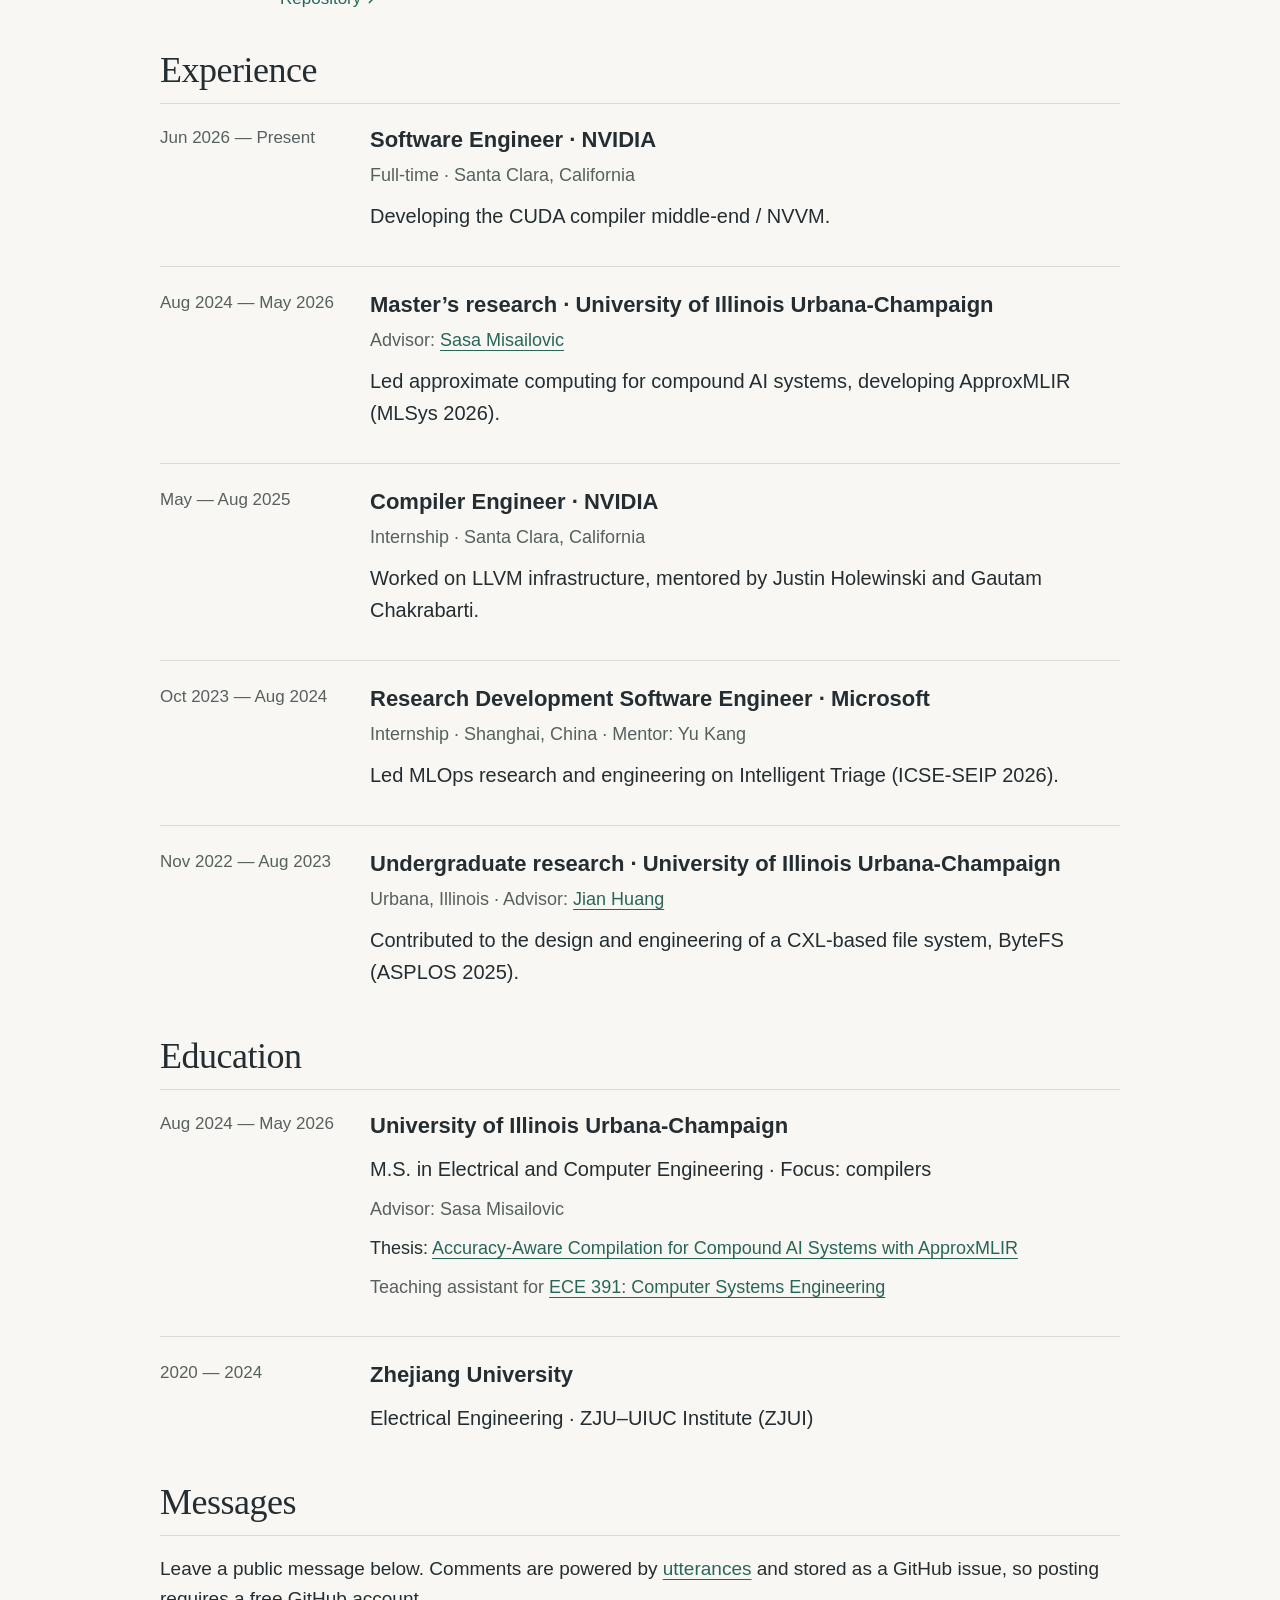
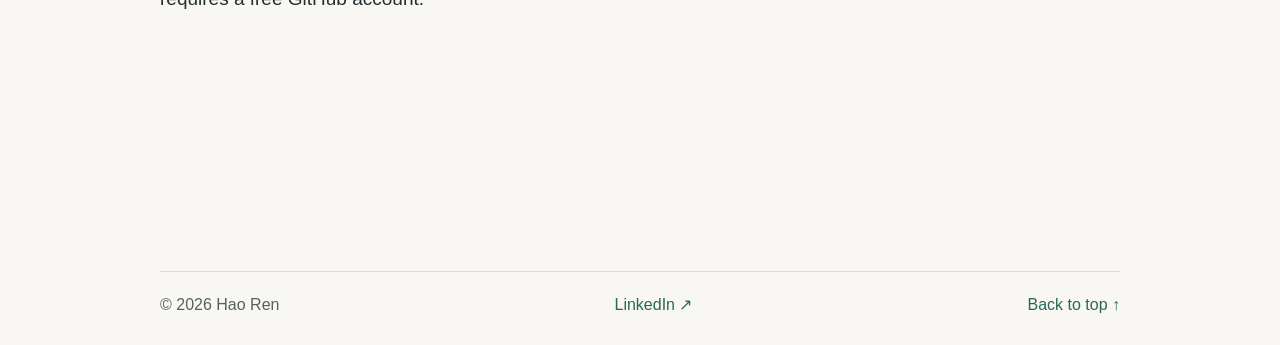
==== commit 472e3e00: "Add Jumping Bird game as its own page New "Game" nav tab links to game.html, a small canvas-based Fl" ====
--- a/index.html
+++ b/index.html
@@ -25,6 +25,7 @@
         <a href="#experience">Experience</a>
         <a href="#education">Education</a>
         <a href="#guestbook">Messages</a>
+        <a href="./game.html">Game</a>
       </nav>
     </header>
 
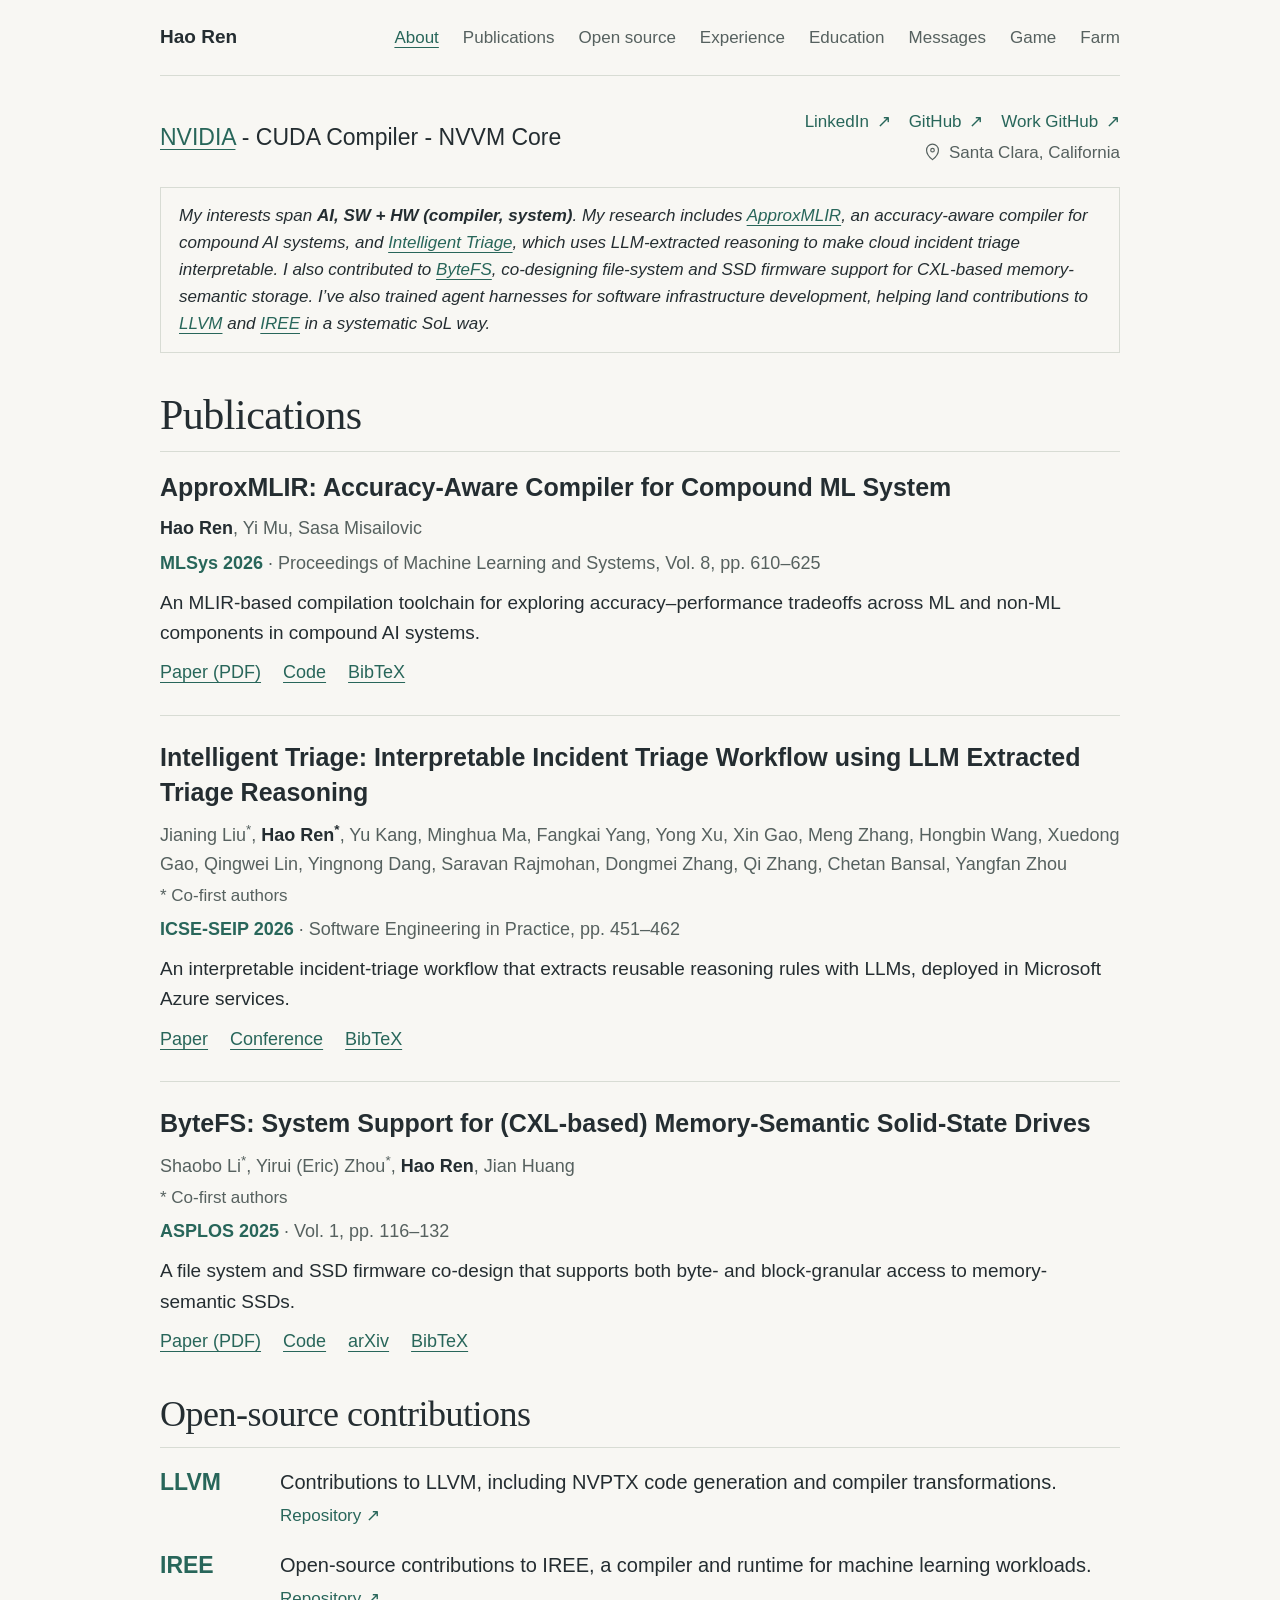
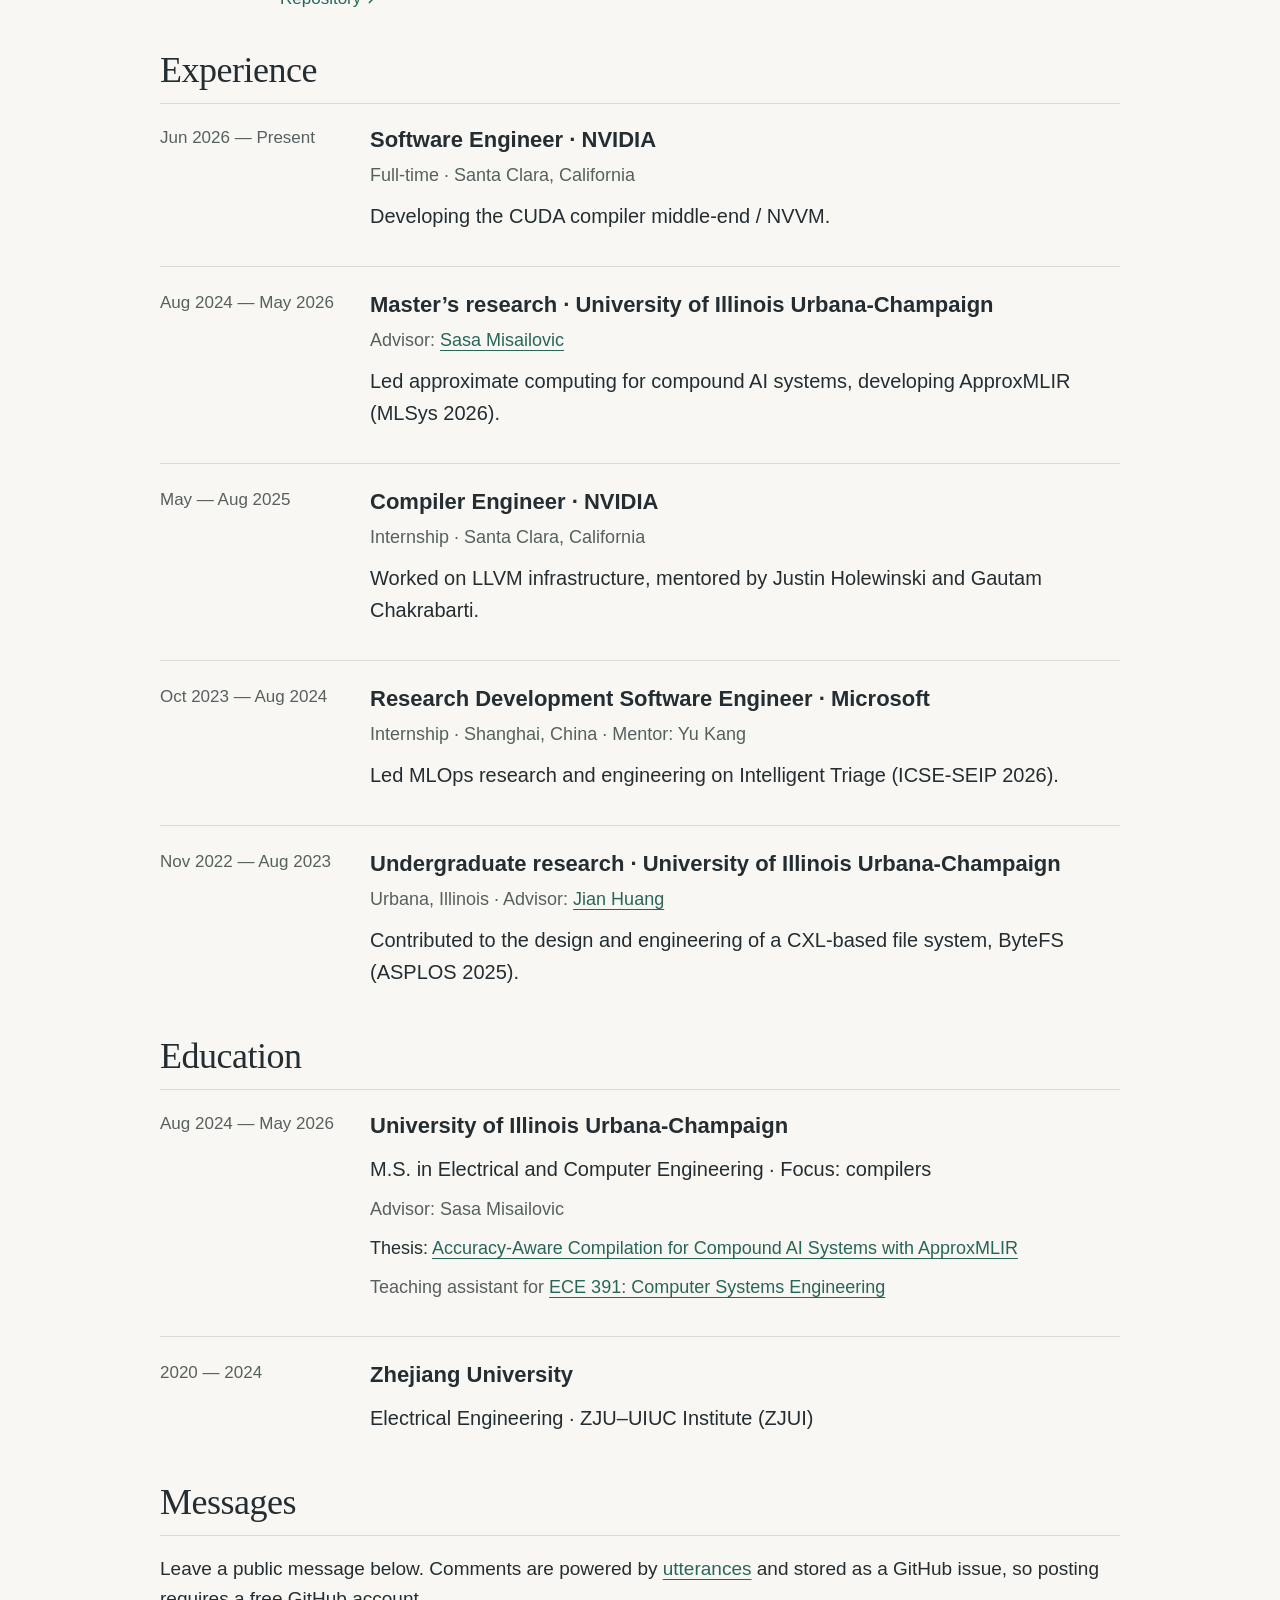
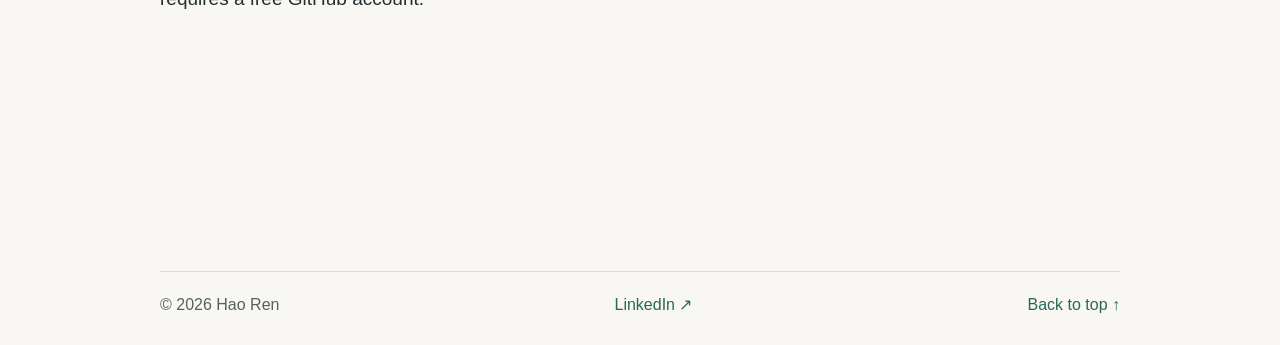
==== commit 66fa6b96: "Add Cozy Farm: a relaxing plant-growing and animal-raising game New "Farm" nav tab links to farm.htm" ====
--- a/index.html
+++ b/index.html
@@ -26,6 +26,7 @@
         <a href="#education">Education</a>
         <a href="#guestbook">Messages</a>
         <a href="./game.html">Game</a>
+        <a href="./farm.html">Farm</a>
       </nav>
     </header>
 
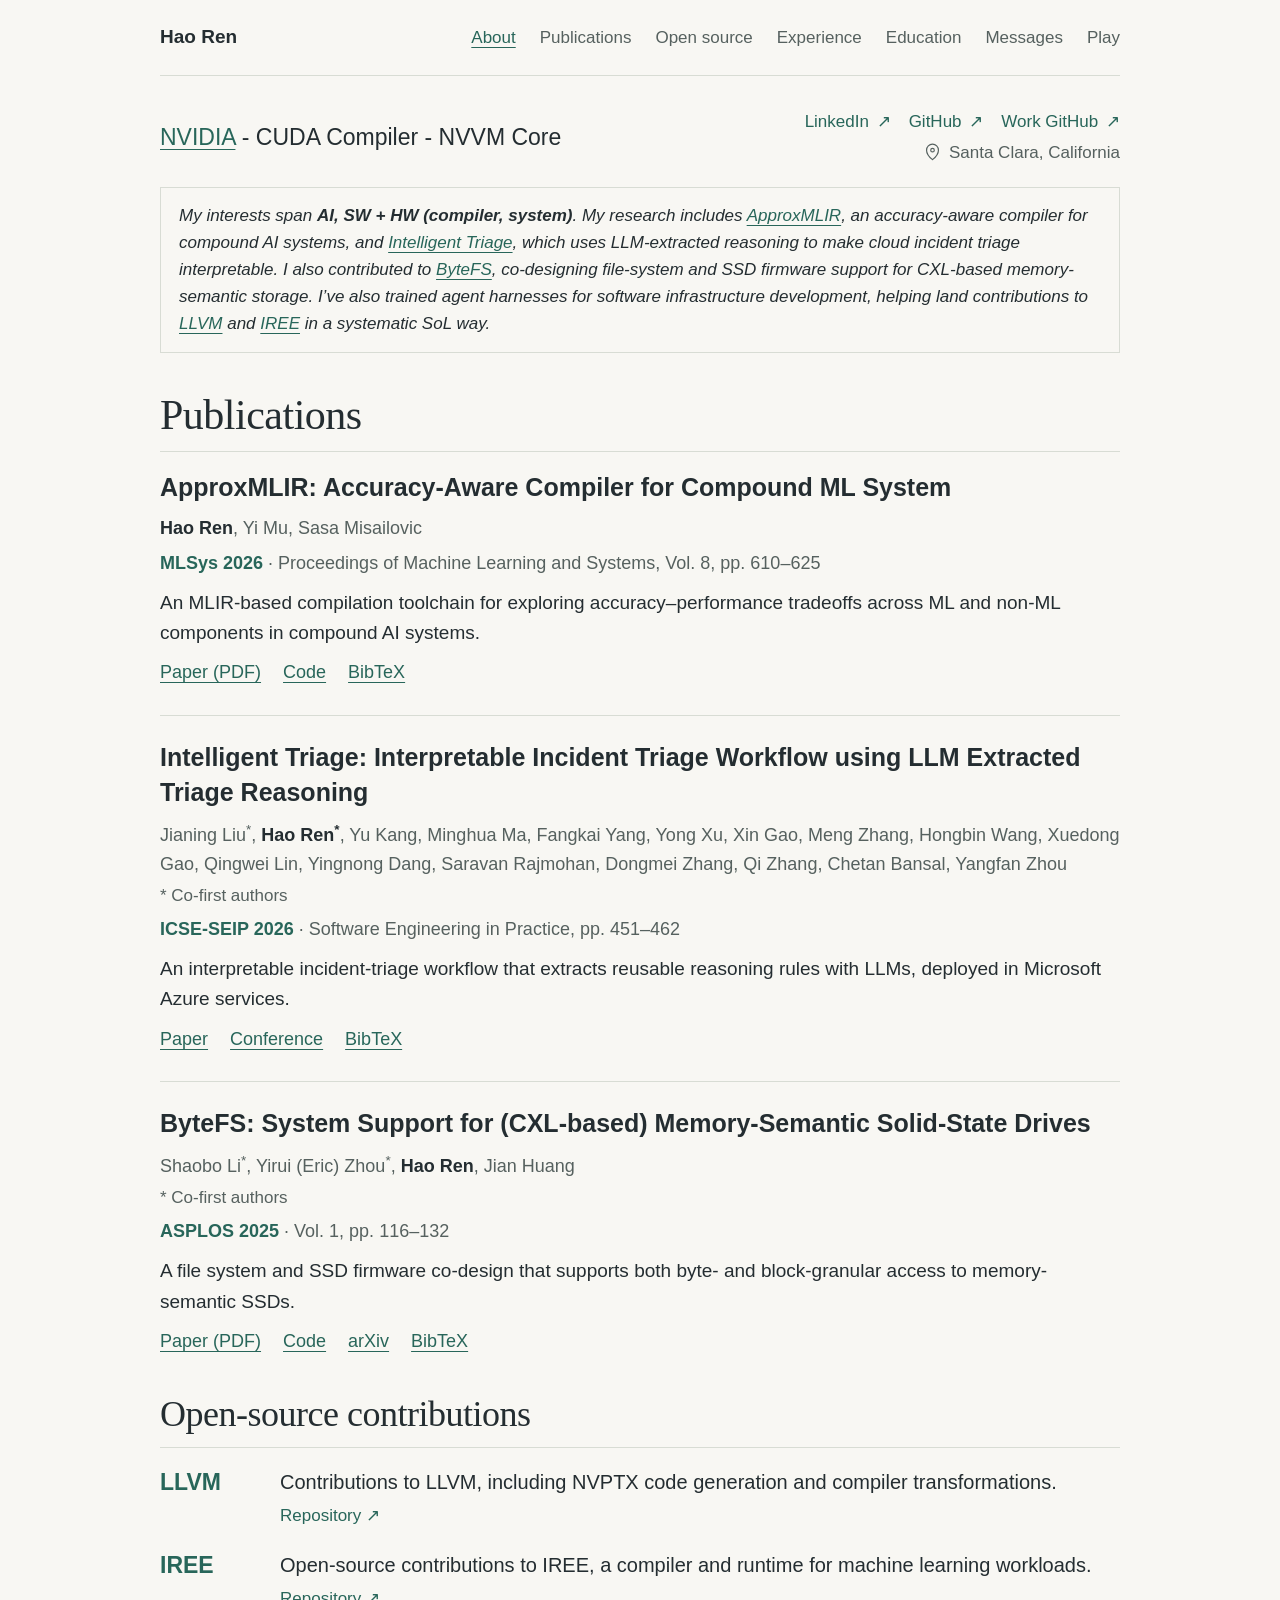
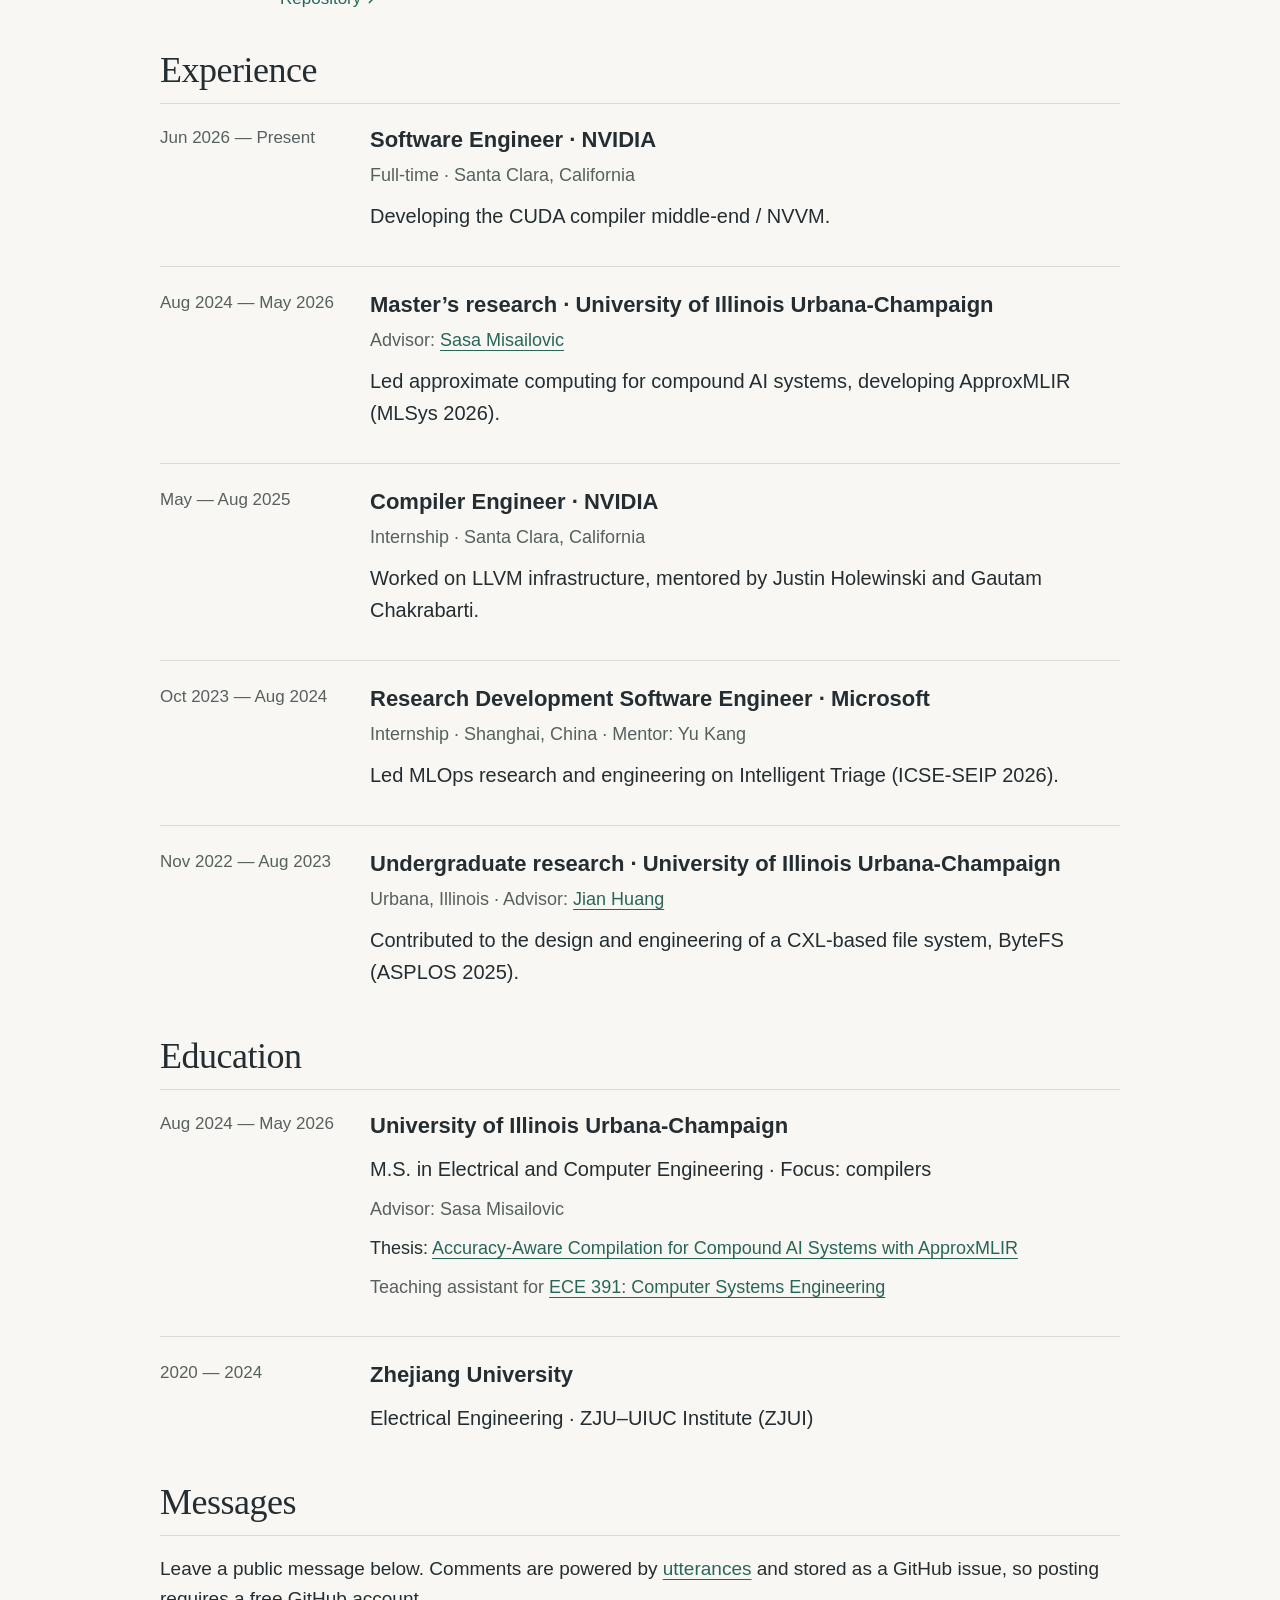
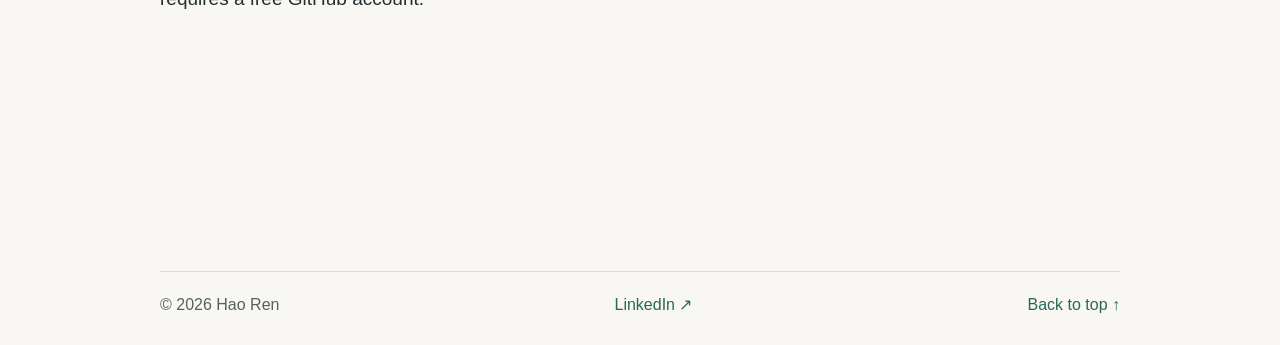
==== commit 3bdf80a4: "Merge Jumping Bird and Cozy Farm into one Play tab, rebuild Farm as a scene instead of a button grid" ====
--- a/index.html
+++ b/index.html
@@ -25,8 +25,7 @@
         <a href="#experience">Experience</a>
         <a href="#education">Education</a>
         <a href="#guestbook">Messages</a>
-        <a href="./game.html">Game</a>
-        <a href="./farm.html">Farm</a>
+        <a href="./play.html">Play</a>
       </nav>
     </header>
 
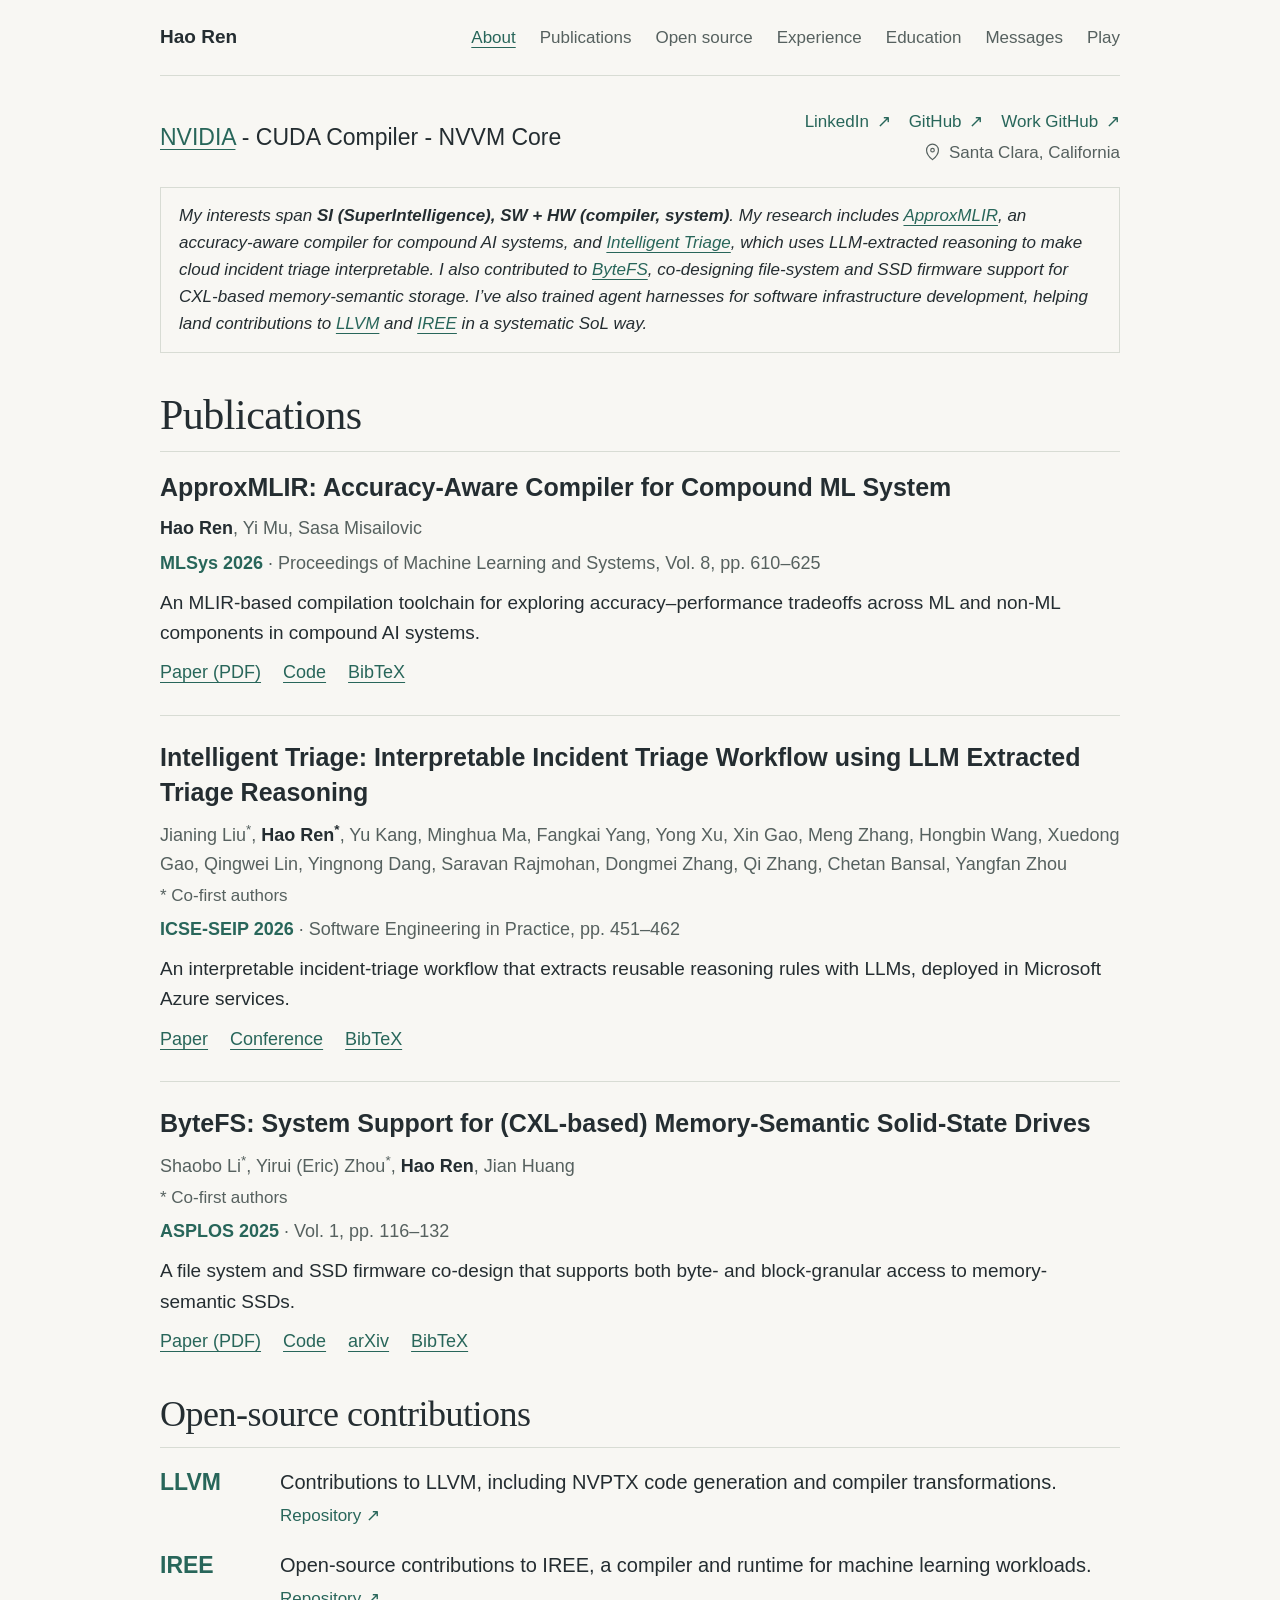
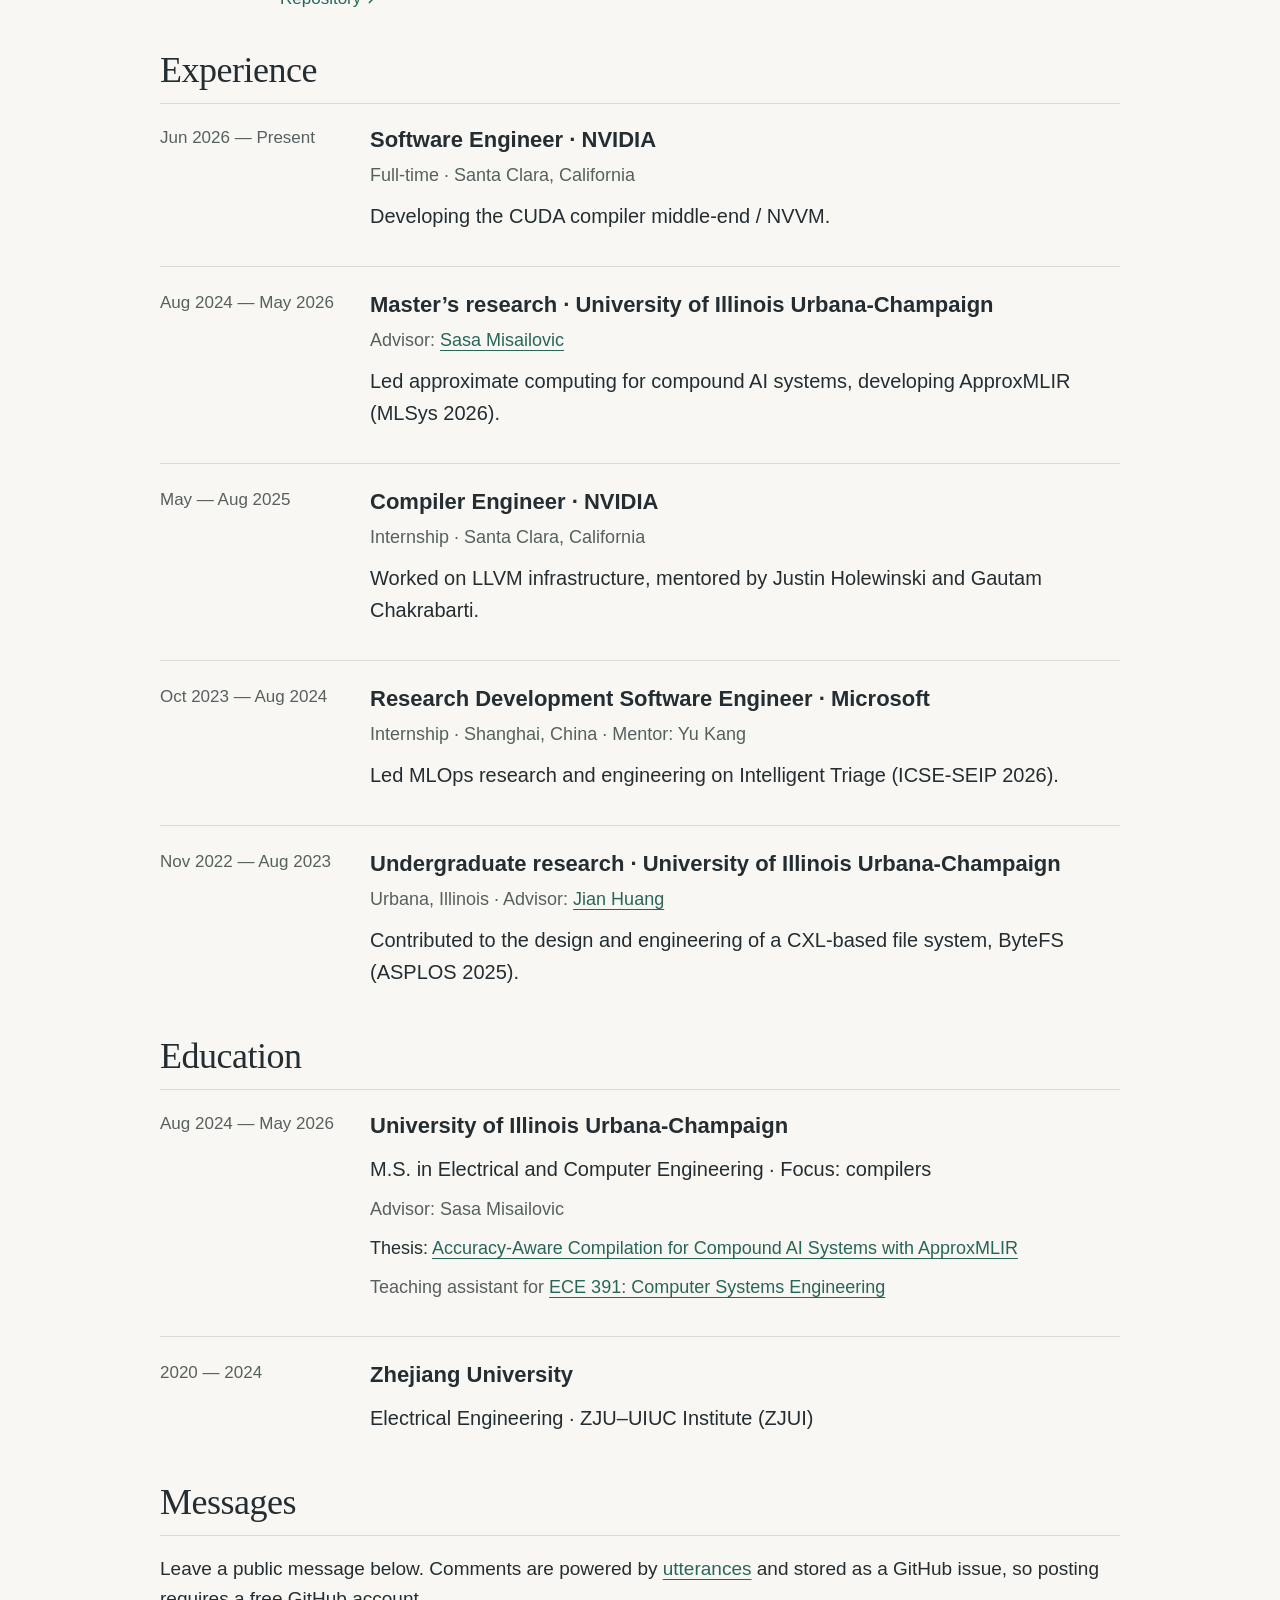
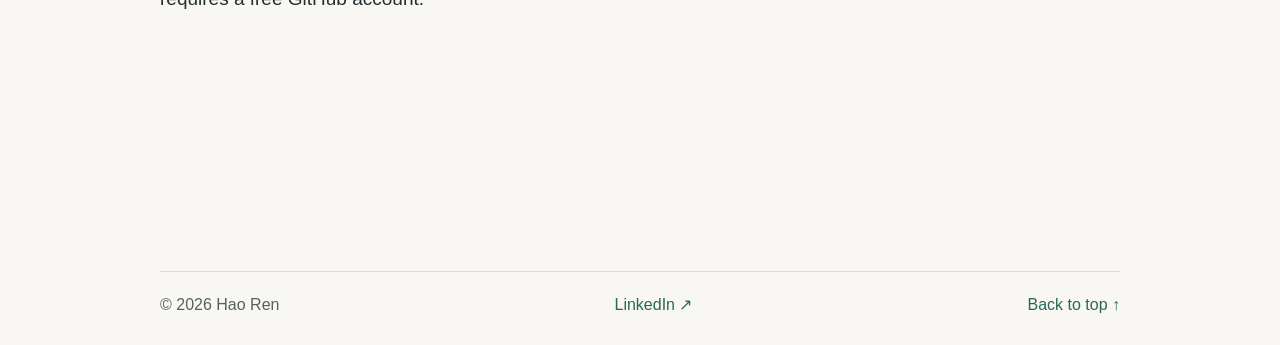
==== commit 34150905: "Update interests to SI (SuperIntelligence)" ====
--- a/index.html
+++ b/index.html
@@ -6,10 +6,10 @@
   <meta name="theme-color" content="#f8f7f3">
   <meta name="description" content="Hao Ren is a compiler engineer at NVIDIA working on NVVM and the CUDA compiler middle-end, with open-source contributions to LLVM and IREE.">
   <meta property="og:type" content="website">
-  <meta property="og:title" content="Hao Ren · AI, SW + HW">
-  <meta property="og:description" content="AI, software, and hardware — compilers and systems. Compiler engineer at NVIDIA in Santa Clara.">
+  <meta property="og:title" content="Hao Ren · SI, SW + HW">
+  <meta property="og:description" content="SI, software, and hardware — compilers and systems. Compiler engineer at NVIDIA in Santa Clara.">
   <meta property="og:url" content="https://smart-moomoo.github.io/">
-  <title>Hao Ren · AI, SW + HW</title>
+  <title>Hao Ren · SI, SW + HW</title>
   <link rel="canonical" href="https://smart-moomoo.github.io/">
   <link rel="stylesheet" href="./styles.css">
 </head>
@@ -43,7 +43,7 @@
               <p class="location"><svg aria-hidden="true" width="14" height="16" viewBox="0 0 14 16" fill="none"><path d="M12 6c0 4-5 8-5 8S2 10 2 6a5 5 0 0 1 10 0Z" stroke="currentColor"/><circle cx="7" cy="6" r="1.5" stroke="currentColor"/></svg> Santa Clara, California</p>
             </div>
           </div>
-          <p class="intro">My interests span <strong>AI, SW + HW (compiler, system)</strong>. My research includes <a href="#approxmlir-title">ApproxMLIR</a>, an accuracy-aware compiler for compound AI systems, and <a href="#triage-title">Intelligent Triage</a>, which uses LLM-extracted reasoning to make cloud incident triage interpretable. I also contributed to <a href="#bytefs-title">ByteFS</a>, co-designing file-system and SSD firmware support for CXL-based memory-semantic storage. I’ve also trained agent harnesses for software infrastructure development, helping land contributions to <a href="https://github.com/llvm/llvm-project">LLVM</a> and <a href="https://github.com/iree-org/iree">IREE</a> in a systematic SoL way.</p>
+          <p class="intro">My interests span <strong>SI (SuperIntelligence), SW + HW (compiler, system)</strong>. My research includes <a href="#approxmlir-title">ApproxMLIR</a>, an accuracy-aware compiler for compound AI systems, and <a href="#triage-title">Intelligent Triage</a>, which uses LLM-extracted reasoning to make cloud incident triage interpretable. I also contributed to <a href="#bytefs-title">ByteFS</a>, co-designing file-system and SSD firmware support for CXL-based memory-semantic storage. I’ve also trained agent harnesses for software infrastructure development, helping land contributions to <a href="https://github.com/llvm/llvm-project">LLVM</a> and <a href="https://github.com/iree-org/iree">IREE</a> in a systematic SoL way.</p>
         </div>
       </section>
 
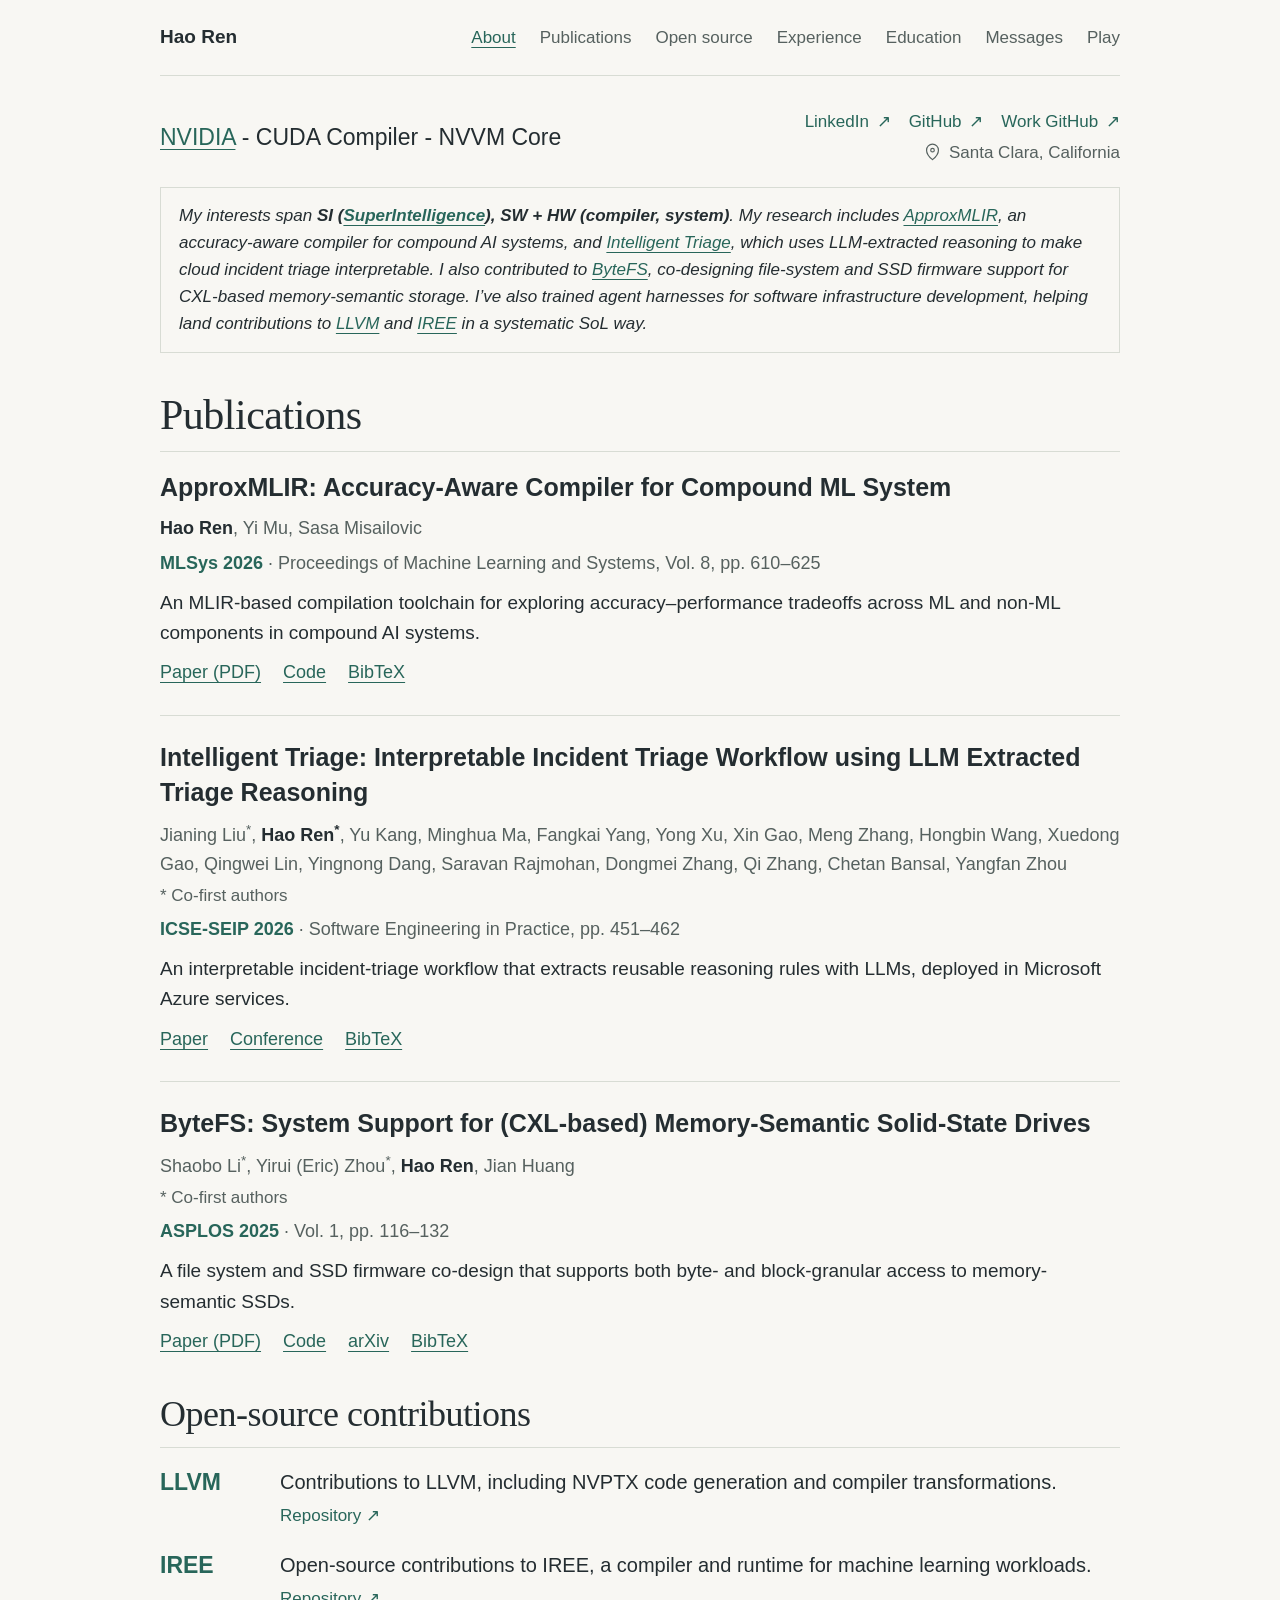
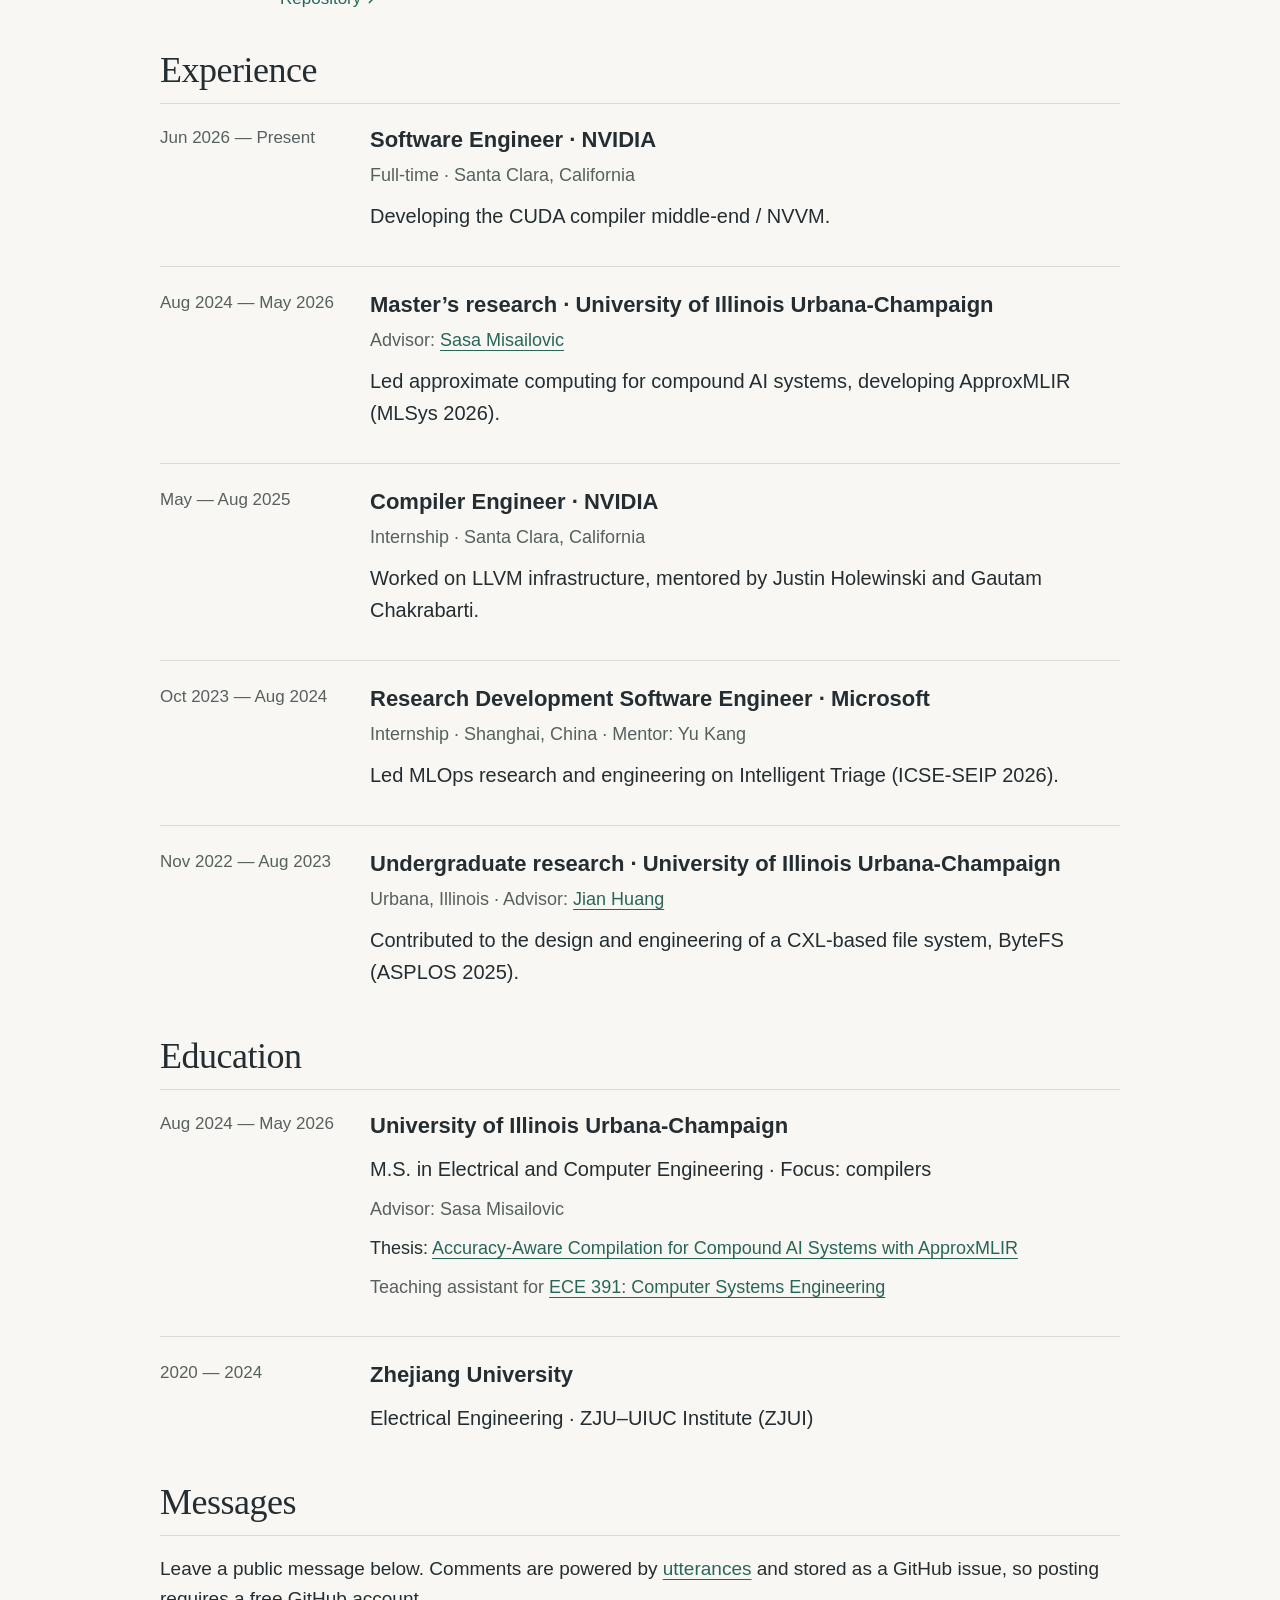
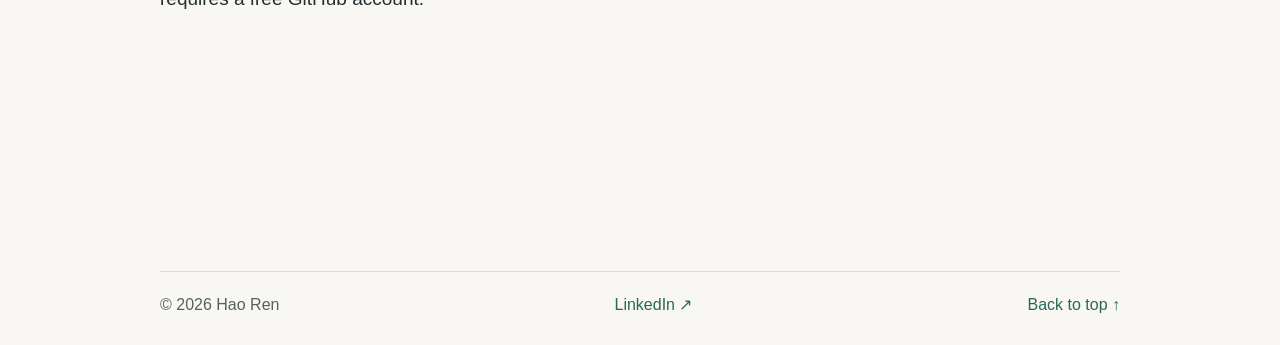
==== commit 6bd86c88: "Link SuperIntelligence to White House fact sheet" ====
--- a/index.html
+++ b/index.html
@@ -43,7 +43,7 @@
               <p class="location"><svg aria-hidden="true" width="14" height="16" viewBox="0 0 14 16" fill="none"><path d="M12 6c0 4-5 8-5 8S2 10 2 6a5 5 0 0 1 10 0Z" stroke="currentColor"/><circle cx="7" cy="6" r="1.5" stroke="currentColor"/></svg> Santa Clara, California</p>
             </div>
           </div>
-          <p class="intro">My interests span <strong>SI (SuperIntelligence), SW + HW (compiler, system)</strong>. My research includes <a href="#approxmlir-title">ApproxMLIR</a>, an accuracy-aware compiler for compound AI systems, and <a href="#triage-title">Intelligent Triage</a>, which uses LLM-extracted reasoning to make cloud incident triage interpretable. I also contributed to <a href="#bytefs-title">ByteFS</a>, co-designing file-system and SSD firmware support for CXL-based memory-semantic storage. I’ve also trained agent harnesses for software infrastructure development, helping land contributions to <a href="https://github.com/llvm/llvm-project">LLVM</a> and <a href="https://github.com/iree-org/iree">IREE</a> in a systematic SoL way.</p>
+          <p class="intro">My interests span <strong>SI (<a href="https://www.whitehouse.gov/fact-sheets/2026/09/fact-sheet-president-donald-j-trump-inaugurates-the-era-of-super-intelligence/">SuperIntelligence</a>), SW + HW (compiler, system)</strong>. My research includes <a href="#approxmlir-title">ApproxMLIR</a>, an accuracy-aware compiler for compound AI systems, and <a href="#triage-title">Intelligent Triage</a>, which uses LLM-extracted reasoning to make cloud incident triage interpretable. I also contributed to <a href="#bytefs-title">ByteFS</a>, co-designing file-system and SSD firmware support for CXL-based memory-semantic storage. I’ve also trained agent harnesses for software infrastructure development, helping land contributions to <a href="https://github.com/llvm/llvm-project">LLVM</a> and <a href="https://github.com/iree-org/iree">IREE</a> in a systematic SoL way.</p>
         </div>
       </section>
 
